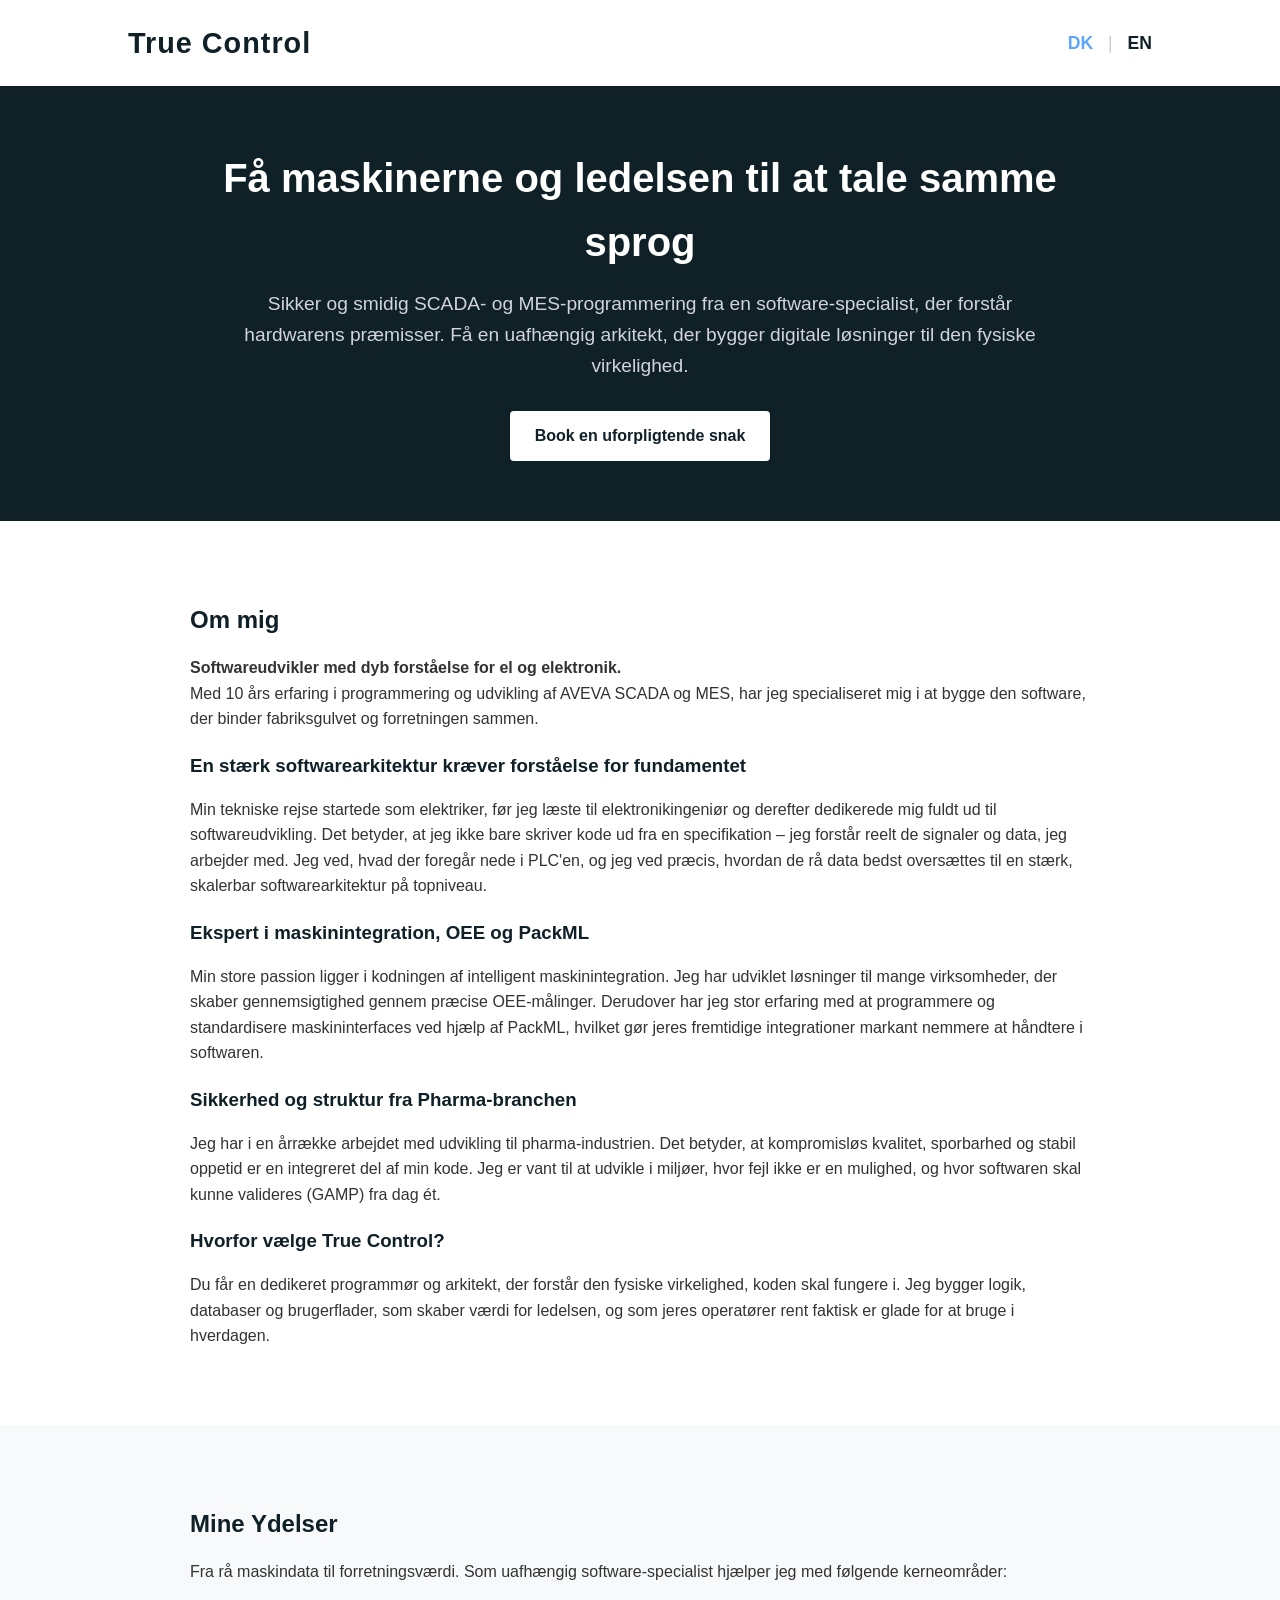
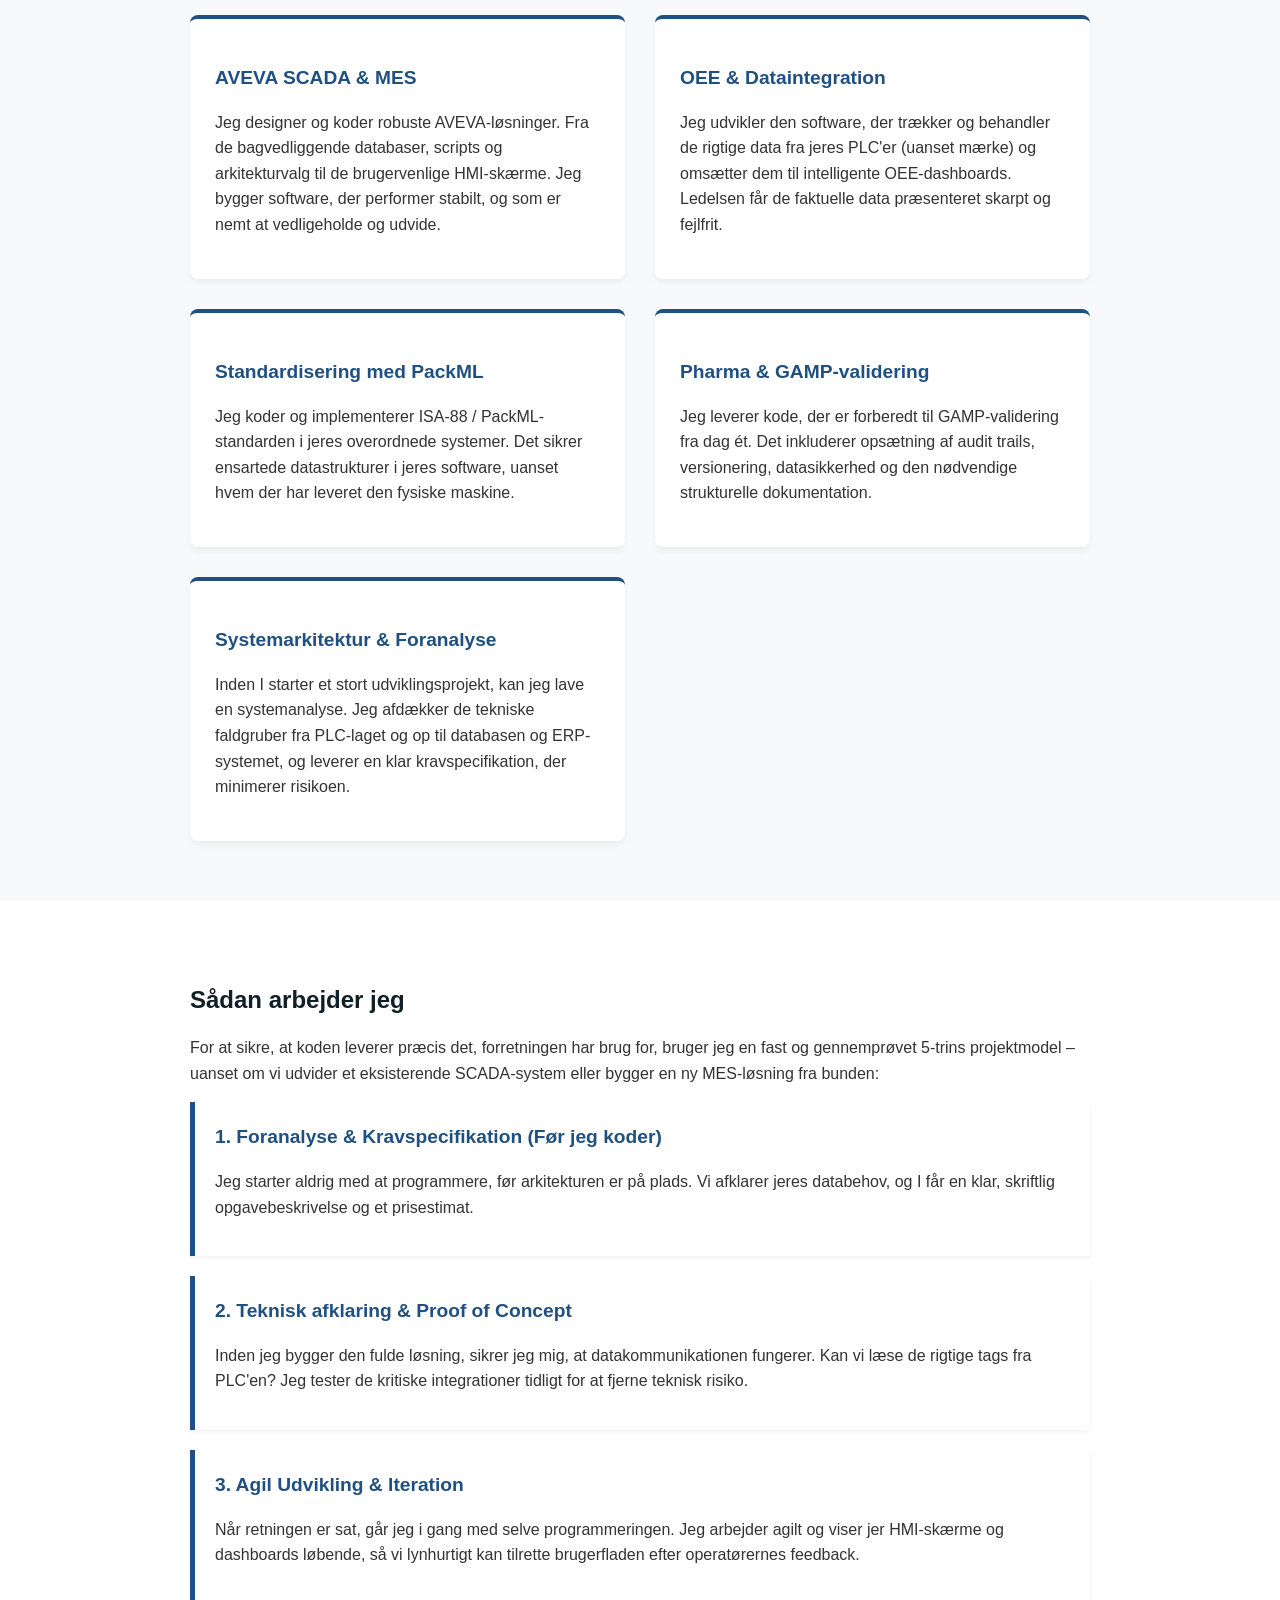
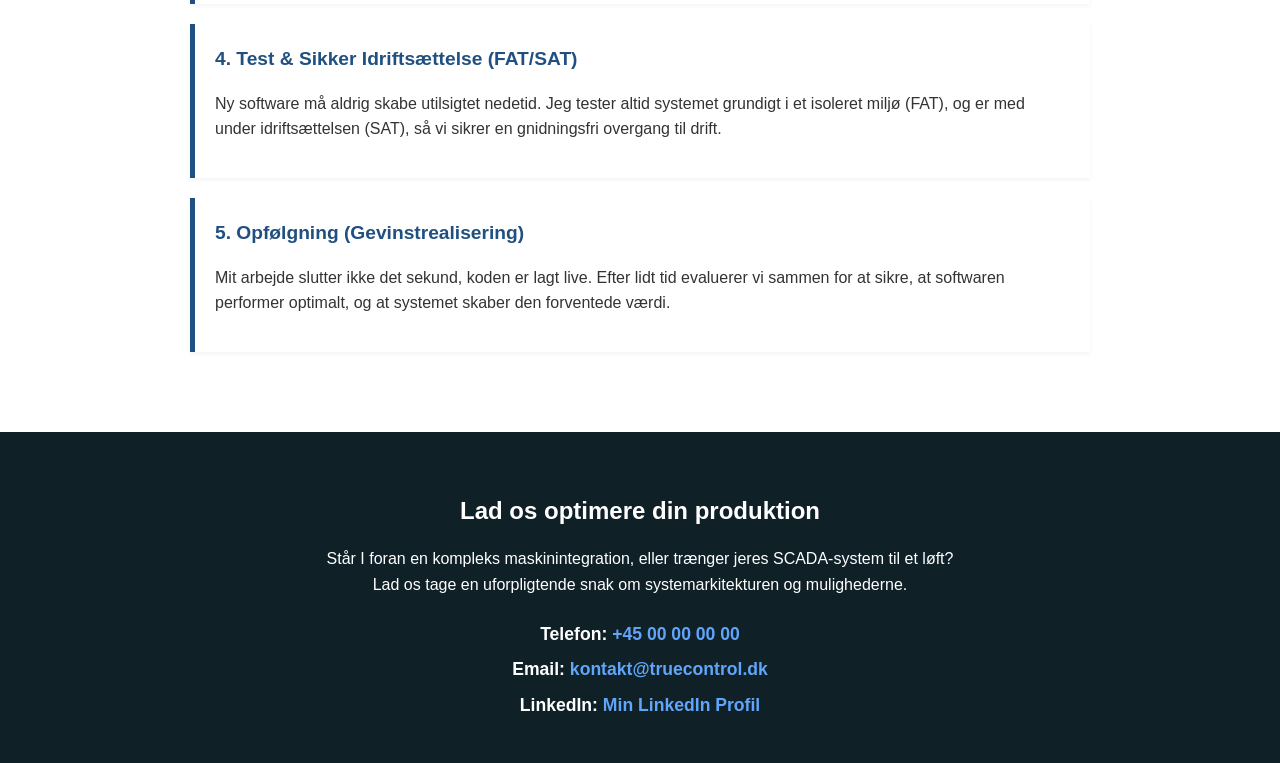
==== index.html @ 3c3dd9e0 "Replace logo image from PNG to SVG format" ====
<!DOCTYPE html>
<html lang="da">
<head>
    <meta charset="UTF-8">
    <meta name="viewport" content="width=device-width, initial-scale=1.0">
    <title>True Control | SCADA & MES Softwareudvikling</title>
    <style>
        /* Grundlæggende design og farver */
        :root {
            --navy-blue: #0f2027; /* Dyb, moderne navy blå */
            --light-bg: #f8f9fa;
            --text-dark: #333333;
            --text-light: #ffffff;
            --accent-blue: #205081;
        }

        body {
            font-family: 'Segoe UI', Tahoma, Geneva, Verdana, sans-serif;
            line-height: 1.6;
            margin: 0;
            padding: 0;
            color: var(--text-dark);
            background-color: #ffffff;
        }

        h1, h2, h3 {
            color: var(--navy-blue);
            margin-bottom: 15px;
        }

        /* Header med logo og firmanavn */
        header {
            display: flex;
            align-items: center;
            padding: 20px 10%;
            background-color: var(--text-light);
            box-shadow: 0 2px 5px rgba(0,0,0,0.05);
        }

        header img {
            height: 50px; /* Tilpas højden på dit logo her */
            margin-right: 20px;
        }

        header .company-name {
            font-size: 1.8rem;
            font-weight: bold;
            color: var(--navy-blue);
            letter-spacing: 1px;
        }

        /* Sprogvælger */
        .lang-switch {
            margin-left: auto;
            font-size: 1.1rem;
        }

        .lang-switch a {
            text-decoration: none;
            font-weight: bold;
        }
        
        /* På den danske side er DK lyseblå og EN er mørk */
        .lang-dk { color: #60a5fa; margin-right: 10px; }
        .lang-divider { color: #ccc; }
        .lang-en { color: #0f2027; margin-left: 10px; transition: color 0.3s; }
        .lang-en:hover { color: #60a5fa; }

        /* Navy blå Hero-boks */
        .hero {
            background-color: var(--navy-blue);
            color: var(--text-light);
            padding: 60px 10%;
            text-align: center;
        }

        .hero h1 {
            color: var(--text-light);
            font-size: 2.5rem;
            margin-top: 0;
        }

        .hero p {
            font-size: 1.2rem;
            max-width: 800px;
            margin: 0 auto 30px auto;
            color: #d1d5db;
        }

        .btn {
            display: inline-block;
            background-color: #ffffff;
            color: var(--navy-blue);
            padding: 12px 25px;
            text-decoration: none;
            font-weight: bold;
            border-radius: 4px;
            transition: background-color 0.3s ease;
        }

        .btn:hover {
            background-color: #e2e8f0;
        }

        /* Sektioner generelt */
        section {
            padding: 60px 10%;
        }

        section.bg-light {
            background-color: var(--light-bg);
        }

        .content-wrapper {
            max-width: 900px;
            margin: 0 auto;
        }

        /* Mine Ydelser Grid */
        .services-grid {
            display: grid;
            grid-template-columns: repeat(auto-fit, minmax(300px, 1fr));
            gap: 30px;
            margin-top: 30px;
        }

        .service-card {
            background: #ffffff;
            padding: 25px;
            border-radius: 8px;
            box-shadow: 0 4px 6px rgba(0,0,0,0.05);
            border-top: 4px solid var(--accent-blue);
        }

        .service-card h3 {
            font-size: 1.2rem;
            color: var(--accent-blue);
        }

        /* Arbejdsmetode liste */
        .method-list {
            list-style-type: none;
            padding: 0;
        }

        .method-list li {
            background: #ffffff;
            margin-bottom: 20px;
            padding: 20px;
            border-left: 5px solid var(--accent-blue);
            box-shadow: 0 2px 4px rgba(0,0,0,0.05);
        }

        .method-list h3 {
            margin-top: 0;
            color: var(--accent-blue);
            font-size: 1.2rem;
        }

        /* Footer / Kontakt */
        footer {
            background-color: var(--navy-blue);
            color: var(--text-light);
            padding: 40px 10%;
            text-align: center;
        }

        footer h2 {
            color: var(--text-light);
        }

        footer a {
            color: #60a5fa;
            text-decoration: none;
            font-weight: bold;
        }

        footer a:hover {
            text-decoration: underline;
        }

        .contact-info {
            font-size: 1.1rem;
            margin-top: 20px;
            line-height: 2;
        }

        /* Responsivt design til mobil */
        @media (max-width: 768px) {
            .hero h1 { font-size: 2rem; }
            header { flex-direction: column; text-align: center; }
            header img { margin-right: 0; margin-bottom: 10px; }
            .lang-switch { margin-left: 0; margin-top: 15px; }
            section { padding: 40px 5%; }
        }
    </style>
</head>
<body>

    <header>
        <img src="logo.svg" alt="True Control Logo" onerror="this.style.display='none'">
        <div class="company-name">True Control</div>
        
        <div class="lang-switch">
            <a href="index.html" class="lang-dk">DK</a>
            <span class="lang-divider">|</span>
            <a href="index_en.html" class="lang-en">EN</a>
        </div>
    </header>

    <section class="hero">
        <div class="content-wrapper">
            <h1>Få maskinerne og ledelsen til at tale samme sprog</h1>
            <p>Sikker og smidig SCADA- og MES-programmering fra en software-specialist, der forstår hardwarens præmisser. Få en uafhængig arkitekt, der bygger digitale løsninger til den fysiske virkelighed.</p>
            <a href="#kontakt" class="btn">Book en uforpligtende snak</a>
        </div>
    </section>

    <section id="om-mig">
        <div class="content-wrapper">
            <h2>Om mig</h2>
            <p><strong>Softwareudvikler med dyb forståelse for el og elektronik.</strong><br>
            Med 10 års erfaring i programmering og udvikling af AVEVA SCADA og MES, har jeg specialiseret mig i at bygge den software, der binder fabriksgulvet og forretningen sammen.</p>

            <h3>En stærk softwarearkitektur kræver forståelse for fundamentet</h3>
            <p>Min tekniske rejse startede som elektriker, før jeg læste til elektronikingeniør og derefter dedikerede mig fuldt ud til softwareudvikling. Det betyder, at jeg ikke bare skriver kode ud fra en specifikation – jeg forstår reelt de signaler og data, jeg arbejder med. Jeg ved, hvad der foregår nede i PLC'en, og jeg ved præcis, hvordan de rå data bedst oversættes til en stærk, skalerbar softwarearkitektur på topniveau.</p>

            <h3>Ekspert i maskinintegration, OEE og PackML</h3>
            <p>Min store passion ligger i kodningen af intelligent maskinintegration. Jeg har udviklet løsninger til mange virksomheder, der skaber gennemsigtighed gennem præcise OEE-målinger. Derudover har jeg stor erfaring med at programmere og standardisere maskininterfaces ved hjælp af PackML, hvilket gør jeres fremtidige integrationer markant nemmere at håndtere i softwaren.</p>

            <h3>Sikkerhed og struktur fra Pharma-branchen</h3>
            <p>Jeg har i en årrække arbejdet med udvikling til pharma-industrien. Det betyder, at kompromisløs kvalitet, sporbarhed og stabil oppetid er en integreret del af min kode. Jeg er vant til at udvikle i miljøer, hvor fejl ikke er en mulighed, og hvor softwaren skal kunne valideres (GAMP) fra dag ét.</p>

            <h3>Hvorfor vælge True Control?</h3>
            <p>Du får en dedikeret programmør og arkitekt, der forstår den fysiske virkelighed, koden skal fungere i. Jeg bygger logik, databaser og brugerflader, som skaber værdi for ledelsen, og som jeres operatører rent faktisk er glade for at bruge i hverdagen.</p>
        </div>
    </section>

    <section id="ydelser" class="bg-light">
        <div class="content-wrapper">
            <h2>Mine Ydelser</h2>
            <p>Fra rå maskindata til forretningsværdi. Som uafhængig software-specialist hjælper jeg med følgende kerneområder:</p>
            
            <div class="services-grid">
                <div class="service-card">
                    <h3>AVEVA SCADA & MES</h3>
                    <p>Jeg designer og koder robuste AVEVA-løsninger. Fra de bagvedliggende databaser, scripts og arkitekturvalg til de brugervenlige HMI-skærme. Jeg bygger software, der performer stabilt, og som er nemt at vedligeholde og udvide.</p>
                </div>
                <div class="service-card">
                    <h3>OEE & Dataintegration</h3>
                    <p>Jeg udvikler den software, der trækker og behandler de rigtige data fra jeres PLC'er (uanset mærke) og omsætter dem til intelligente OEE-dashboards. Ledelsen får de faktuelle data præsenteret skarpt og fejlfrit.</p>
                </div>
                <div class="service-card">
                    <h3>Standardisering med PackML</h3>
                    <p>Jeg koder og implementerer ISA-88 / PackML-standarden i jeres overordnede systemer. Det sikrer ensartede datastrukturer i jeres software, uanset hvem der har leveret den fysiske maskine.</p>
                </div>
                <div class="service-card">
                    <h3>Pharma & GAMP-validering</h3>
                    <p>Jeg leverer kode, der er forberedt til GAMP-validering fra dag ét. Det inkluderer opsætning af audit trails, versionering, datasikkerhed og den nødvendige strukturelle dokumentation.</p>
                </div>
                <div class="service-card">
                    <h3>Systemarkitektur & Foranalyse</h3>
                    <p>Inden I starter et stort udviklingsprojekt, kan jeg lave en systemanalyse. Jeg afdækker de tekniske faldgruber fra PLC-laget og op til databasen og ERP-systemet, og leverer en klar kravspecifikation, der minimerer risikoen.</p>
                </div>
            </div>
        </div>
    </section>

    <section id="metode">
        <div class="content-wrapper">
            <h2>Sådan arbejder jeg</h2>
            <p>For at sikre, at koden leverer præcis det, forretningen har brug for, bruger jeg en fast og gennemprøvet 5-trins projektmodel – uanset om vi udvider et eksisterende SCADA-system eller bygger en ny MES-løsning fra bunden:</p>

            <ul class="method-list">
                <li>
                    <h3>1. Foranalyse & Kravspecifikation (Før jeg koder)</h3>
                    <p>Jeg starter aldrig med at programmere, før arkitekturen er på plads. Vi afklarer jeres databehov, og I får en klar, skriftlig opgavebeskrivelse og et prisestimat.</p>
                </li>
                <li>
                    <h3>2. Teknisk afklaring & Proof of Concept</h3>
                    <p>Inden jeg bygger den fulde løsning, sikrer jeg mig, at datakommunikationen fungerer. Kan vi læse de rigtige tags fra PLC'en? Jeg tester de kritiske integrationer tidligt for at fjerne teknisk risiko.</p>
                </li>
                <li>
                    <h3>3. Agil Udvikling & Iteration</h3>
                    <p>Når retningen er sat, går jeg i gang med selve programmeringen. Jeg arbejder agilt og viser jer HMI-skærme og dashboards løbende, så vi lynhurtigt kan tilrette brugerfladen efter operatørernes feedback.</p>
                </li>
                <li>
                    <h3>4. Test & Sikker Idriftsættelse (FAT/SAT)</h3>
                    <p>Ny software må aldrig skabe utilsigtet nedetid. Jeg tester altid systemet grundigt i et isoleret miljø (FAT), og er med under idriftsættelsen (SAT), så vi sikrer en gnidningsfri overgang til drift.</p>
                </li>
                <li>
                    <h3>5. Opfølgning (Gevinstrealisering)</h3>
                    <p>Mit arbejde slutter ikke det sekund, koden er lagt live. Efter lidt tid evaluerer vi sammen for at sikre, at softwaren performer optimalt, og at systemet skaber den forventede værdi.</p>
                </li>
            </ul>
        </div>
    </section>

    <footer id="kontakt">
        <div class="content-wrapper">
            <h2>Lad os optimere din produktion</h2>
            <p>Står I foran en kompleks maskinintegration, eller trænger jeres SCADA-system til et løft?<br>Lad os tage en uforpligtende snak om systemarkitekturen og mulighederne.</p>
            
            <div class="contact-info">
                <strong>Telefon:</strong> <a href="tel:+4500000000">+45 00 00 00 00</a><br>
                <strong>Email:</strong> <a href="mailto:kontakt@truecontrol.dk">kontakt@truecontrol.dk</a><br>
                <strong>LinkedIn:</strong> <a href="#" target="_blank">Min LinkedIn Profil</a>
            </div>
        </div>
    </footer>

</body>
</html>
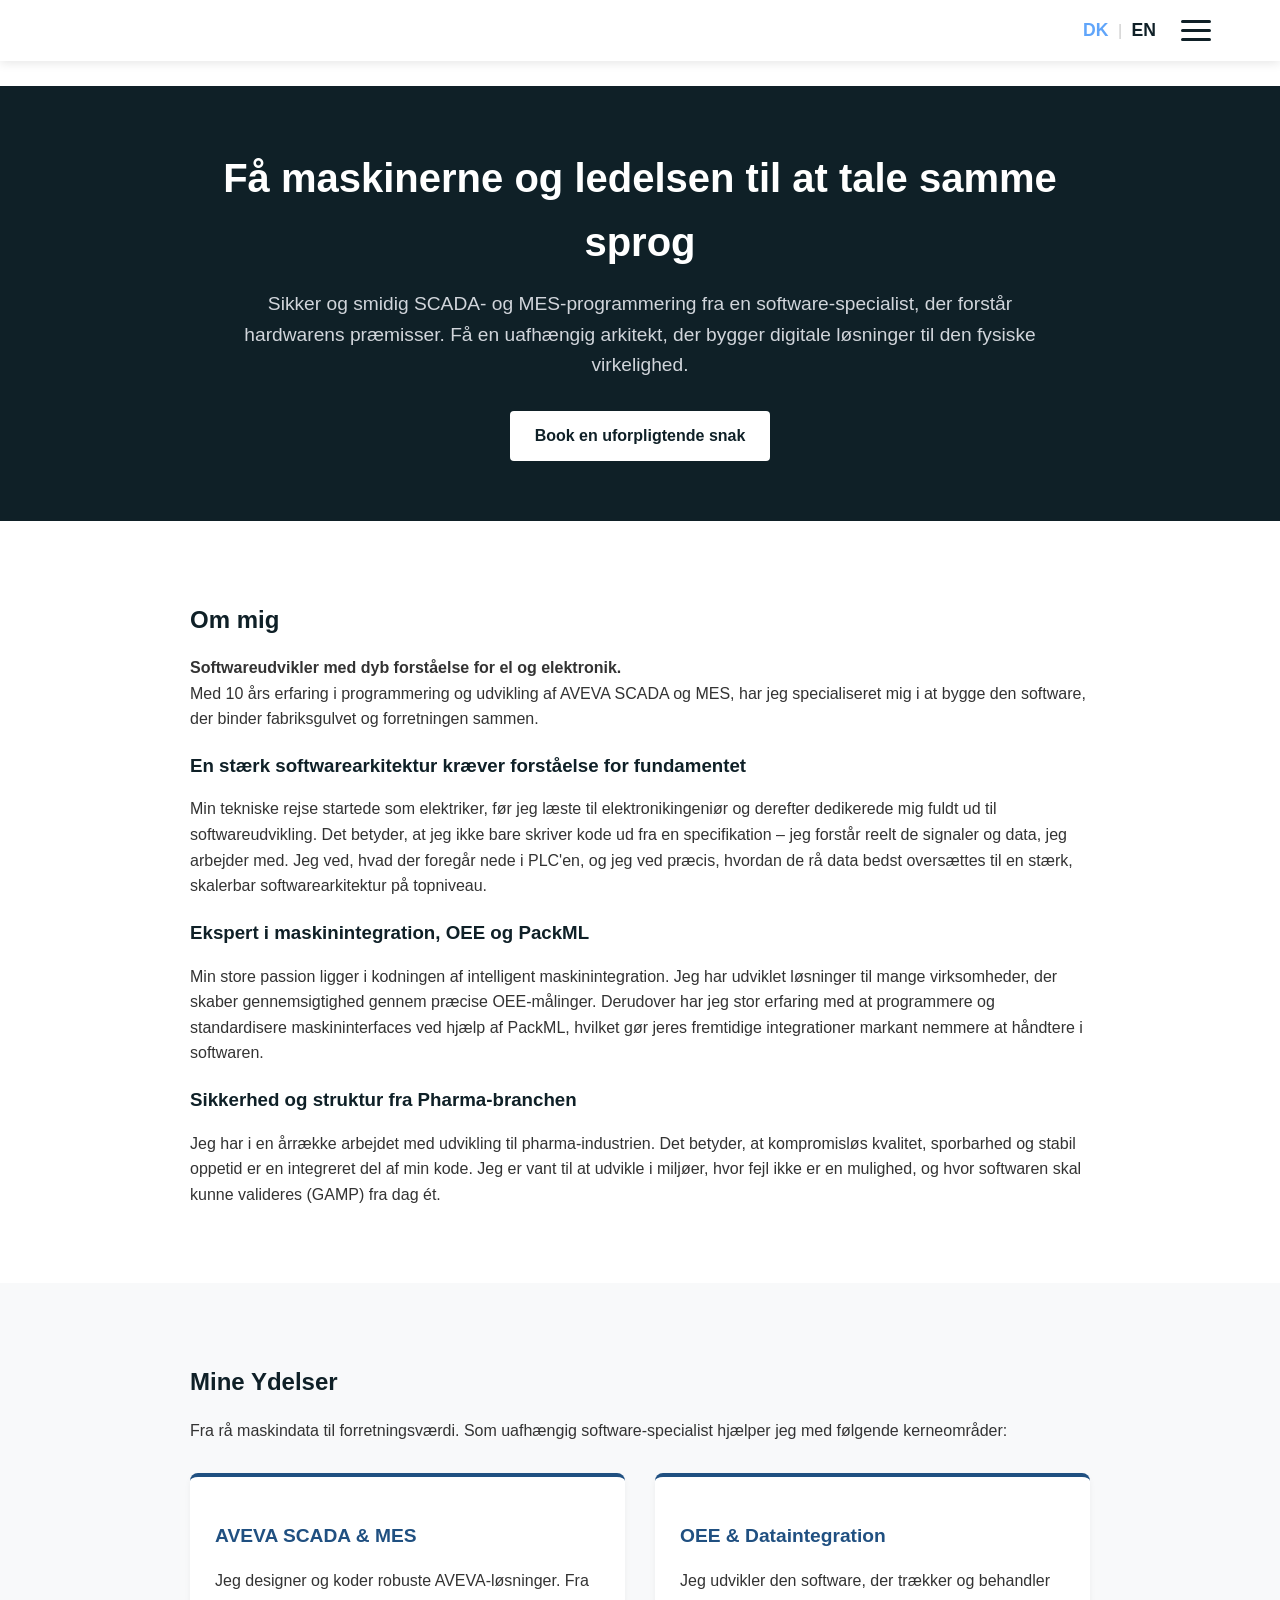
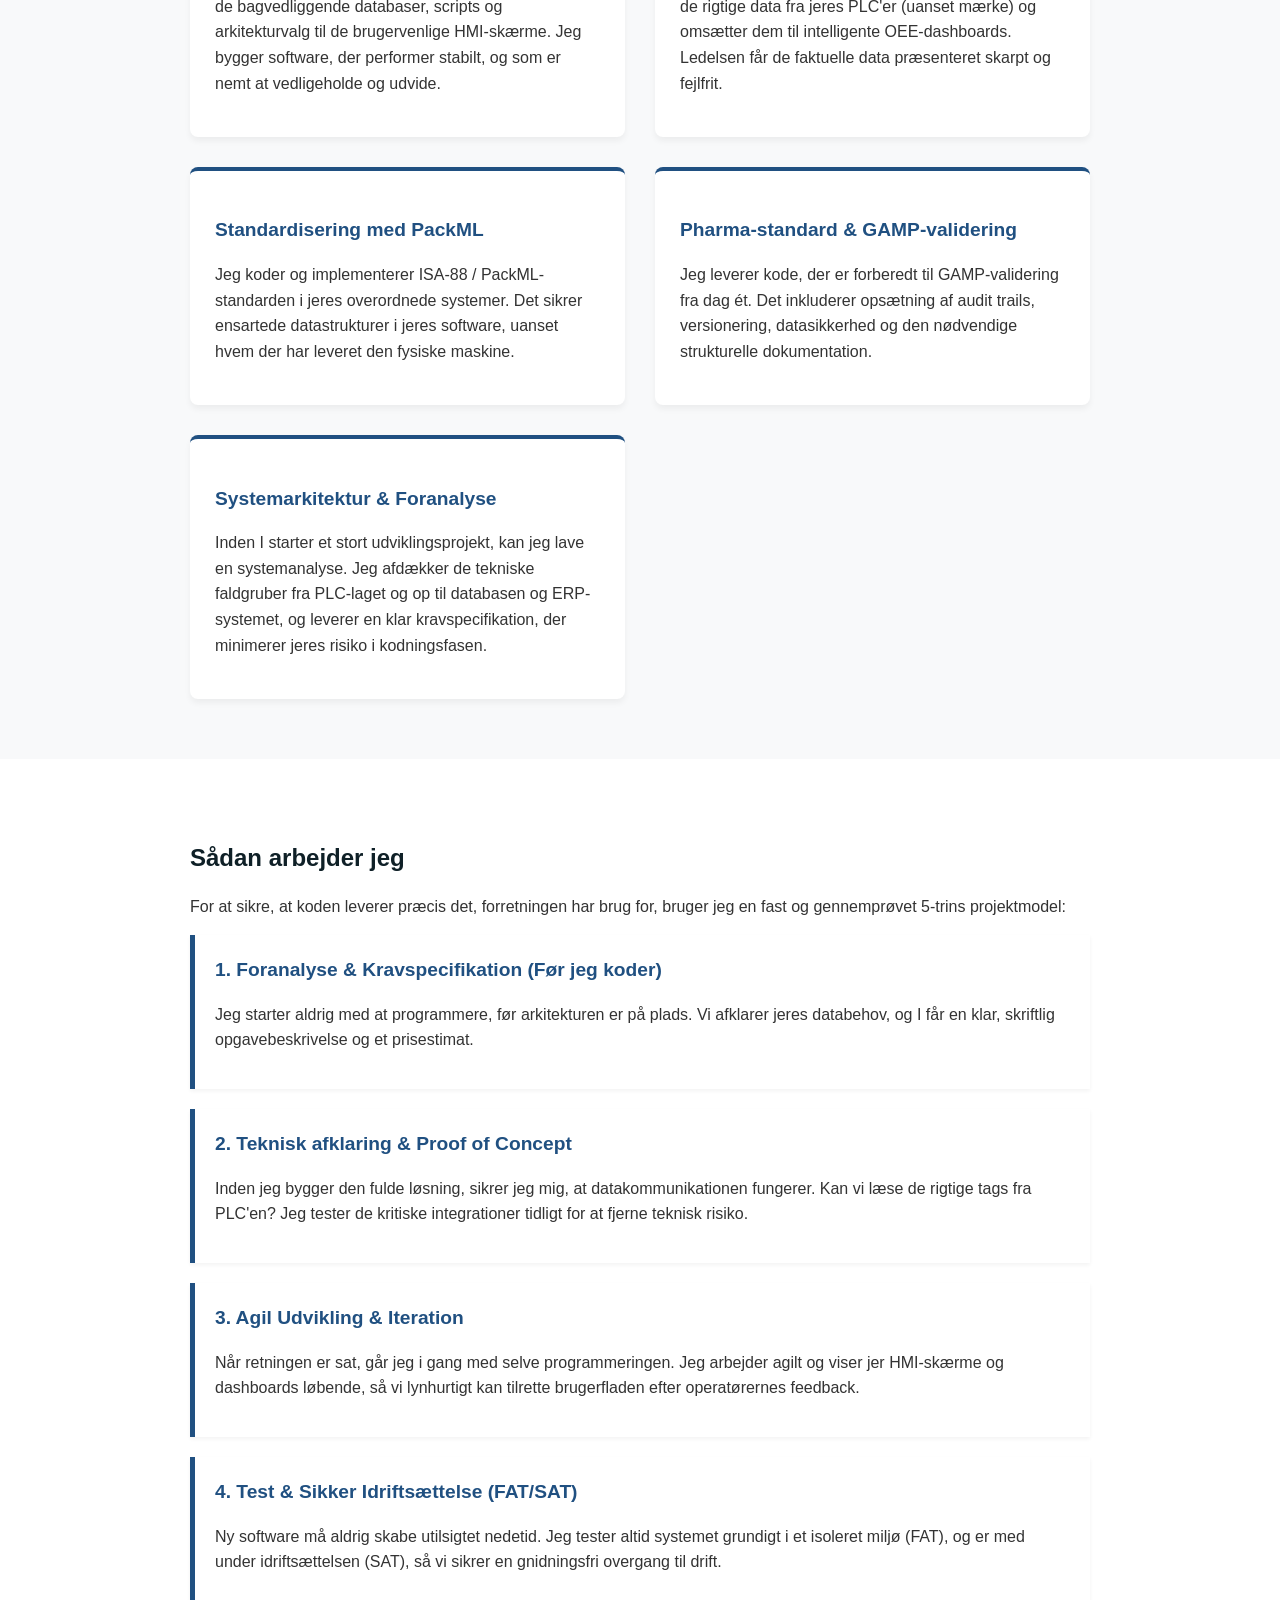
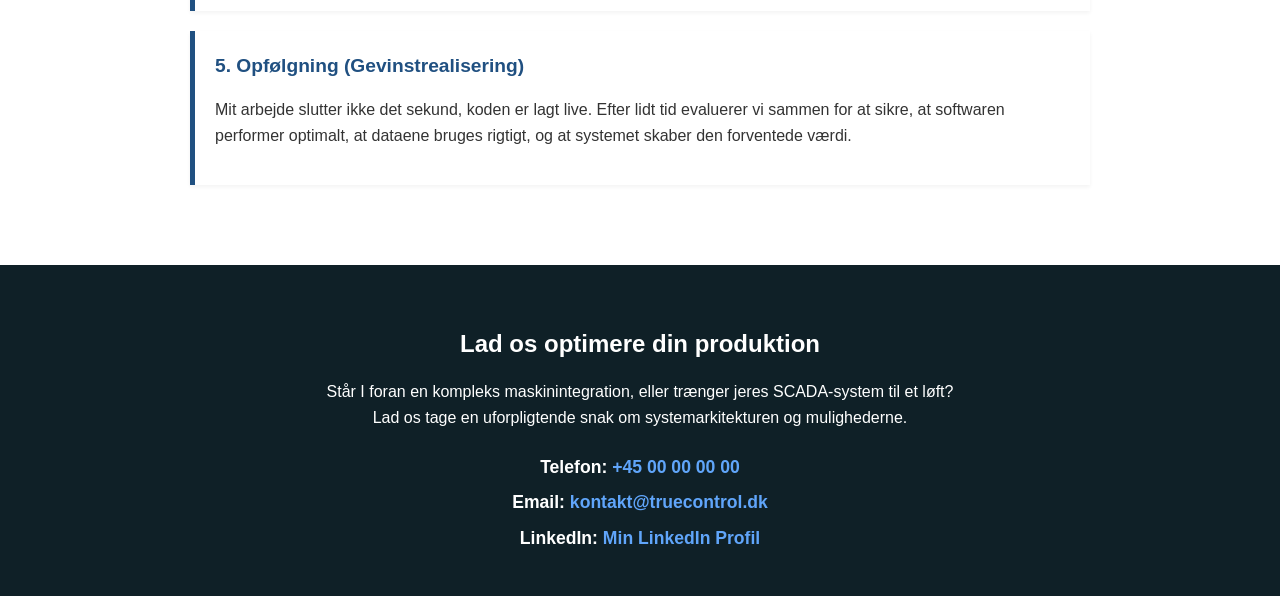
==== commit 4a1aaca6: "Implement header visibility toggle on scroll Added functionality to hide and show the header on scro" ====
--- a/index.html
+++ b/index.html
@@ -7,206 +7,248 @@
     <style>
         /* Grundlæggende design og farver */
         :root {
-            --navy-blue: #0f2027; /* Dyb, moderne navy blå */
+            --navy-blue: #0f2027;
             --light-bg: #f8f9fa;
             --text-dark: #333333;
             --text-light: #ffffff;
-            --accent-blue: #205081;
-        }
-
-        body {
+            --accent-blue: #60a5fa;
+            --accent-dark: #205081;
+        }
+
+         body {
             font-family: 'Segoe UI', Tahoma, Geneva, Verdana, sans-serif;
             line-height: 1.6;
             margin: 0;
             padding: 0;
             color: var(--text-dark);
             background-color: #ffffff;
-        }
+            overflow-x: hidden; 
+            padding-top: 86px; /* NYT: Gør plads til den låste menu */
+        }
+
 
         h1, h2, h3 {
             color: var(--navy-blue);
             margin-bottom: 15px;
         }
 
-        /* Header med logo og firmanavn */
+                /* --- HEADER & NAVIGATION --- */
         header {
             display: flex;
             align-items: center;
-            padding: 20px 10%;
+            justify-content: space-between;
+            padding: 15px 5%;
+            background-color: rgba(255, 255, 255, 0.98); 
+            box-shadow: 0 2px 10px rgba(0,0,0,0.1); 
+            
+            position: fixed; 
+            top: 0;
+            left: 0;
+            width: 100%;
+            box-sizing: border-box;
+            z-index: 1000;
+            
+            /* NY LINJE TILFØJET HER: */
+            transition: transform 0.3s ease-in-out; 
+        }
+
+        /* NY BLOK TILFØJET LIGE UNDER HEADER: */
+        header.hidden {
+            transform: translateY(-100%);
+        }
+
+        .header-right {
+            display: flex;
+            align-items: center;
+            gap: 20px;
+        }
+
+        /* Sprogvælger */
+        .lang-switch a { text-decoration: none; font-weight: bold; font-size: 1.1rem; }
+        .lang-dk { color: var(--accent-blue); }
+        .lang-divider { color: #ccc; margin: 0 5px; }
+        .lang-en { color: var(--navy-blue); transition: color 0.3s; }
+        .lang-en:hover { color: var(--accent-blue); }
+
+        /* Hamburgermenu Ikon */
+        .hamburger {
+            background: none;
+            border: none;
+            cursor: pointer;
+            display: flex;
+            flex-direction: column;
+            gap: 6px;
+            padding: 5px;
+            z-index: 1001;
+        }
+        
+        .hamburger span {
+            display: block;
+            width: 30px;
+            height: 3px;
+            background-color: var(--navy-blue);
+            border-radius: 3px;
+            transition: 0.3s ease-in-out;
+        }
+
+        /* Hamburgermenu Animation til 'X' */
+        .hamburger.active span:nth-child(1) {
+            transform: translateY(9px) rotate(45deg);
+            background-color: var(--text-light); /* Bliver hvid når den er over den mørke menu */
+        }
+        .hamburger.active span:nth-child(2) { opacity: 0; }
+        .hamburger.active span:nth-child(3) {
+            transform: translateY(-9px) rotate(-45deg);
             background-color: var(--text-light);
-            box-shadow: 0 2px 5px rgba(0,0,0,0.05);
-        }
-
-        header img {
-            height: 50px; /* Tilpas højden på dit logo her */
-            margin-right: 20px;
-        }
-
-        header .company-name {
-            font-size: 1.8rem;
+        }
+
+        /* Selve Slide-in Menuen */
+        .side-menu {
+            position: fixed;
+            top: 0;
+            right: -350px; /* Skjult uden for skærmen */
+            width: 300px;
+            height: 100vh;
+            background-color: var(--navy-blue);
+            padding-top: 80px;
+            transition: 0.4s ease-in-out;
+            box-shadow: -5px 0 15px rgba(0,0,0,0.1);
+            z-index: 999;
+            overflow-y: auto;
+        }
+
+        .side-menu.active { right: 0; /* Kører ind på skærmen */ }
+
+        .menu-list {
+            list-style: none;
+            padding: 0;
+            margin: 0;
+        }
+
+        .menu-list li { border-bottom: 1px solid rgba(255,255,255,0.1); }
+
+        .menu-item {
+            display: flex;
+            justify-content: space-between;
+            align-items: center;
+            padding: 20px 30px;
+            color: var(--text-light);
+            text-decoration: none;
+            font-size: 1.2rem;
             font-weight: bold;
-            color: var(--navy-blue);
-            letter-spacing: 1px;
-        }
-
-        /* Sprogvælger */
-        .lang-switch {
-            margin-left: auto;
-            font-size: 1.1rem;
-        }
-
-        .lang-switch a {
+            transition: 0.3s;
+            cursor: pointer;
+        }
+
+        .menu-item:hover, .menu-item.open { background-color: rgba(255,255,255,0.05); color: var(--accent-blue); }
+
+        /* Undermenu (AI Optimering) */
+        .sub-menu {
+            list-style: none;
+            padding: 0;
+            margin: 0;
+            background-color: #0a151a; /* Lidt mørkere baggrund */
+            max-height: 0;
+            overflow: hidden;
+            transition: max-height 0.4s ease-out;
+        }
+
+        .sub-menu li { border-bottom: none; }
+        .sub-menu a {
+            display: block;
+            padding: 15px 30px 15px 50px;
+            color: #d1d5db;
             text-decoration: none;
-            font-weight: bold;
-        }
+            font-size: 1.05rem;
+            transition: 0.3s;
+        }
+        .sub-menu a:hover { color: var(--accent-blue); }
+
+        /* Mørkt overlay over resten af siden når menu er åben */
+        .overlay {
+            position: fixed;
+            top: 0;
+            left: 0;
+            width: 100%;
+            height: 100vh;
+            background: rgba(0,0,0,0.5);
+            opacity: 0;
+            visibility: hidden;
+            transition: 0.3s;
+            z-index: 998;
+        }
+        .overlay.active { opacity: 1; visibility: visible; }
+
+        /* --- HERO & Sektioner --- */
+        .hero { background-color: var(--navy-blue); color: var(--text-light); padding: 60px 10%; text-align: center; }
+        .hero h1 { color: var(--text-light); font-size: 2.5rem; margin-top: 0; }
+        .hero p { font-size: 1.2rem; max-width: 800px; margin: 0 auto 30px auto; color: #d1d5db; }
         
-        /* På den danske side er DK lyseblå og EN er mørk */
-        .lang-dk { color: #60a5fa; margin-right: 10px; }
-        .lang-divider { color: #ccc; }
-        .lang-en { color: #0f2027; margin-left: 10px; transition: color 0.3s; }
-        .lang-en:hover { color: #60a5fa; }
-
-        /* Navy blå Hero-boks */
-        .hero {
-            background-color: var(--navy-blue);
-            color: var(--text-light);
-            padding: 60px 10%;
-            text-align: center;
-        }
-
-        .hero h1 {
-            color: var(--text-light);
-            font-size: 2.5rem;
-            margin-top: 0;
-        }
-
-        .hero p {
-            font-size: 1.2rem;
-            max-width: 800px;
-            margin: 0 auto 30px auto;
-            color: #d1d5db;
-        }
-
-        .btn {
-            display: inline-block;
-            background-color: #ffffff;
-            color: var(--navy-blue);
-            padding: 12px 25px;
-            text-decoration: none;
-            font-weight: bold;
-            border-radius: 4px;
-            transition: background-color 0.3s ease;
-        }
-
-        .btn:hover {
-            background-color: #e2e8f0;
-        }
-
-        /* Sektioner generelt */
-        section {
-            padding: 60px 10%;
-        }
-
-        section.bg-light {
-            background-color: var(--light-bg);
-        }
-
-        .content-wrapper {
-            max-width: 900px;
-            margin: 0 auto;
-        }
+        .btn { display: inline-block; background-color: #ffffff; color: var(--navy-blue); padding: 12px 25px; text-decoration: none; font-weight: bold; border-radius: 4px; transition: 0.3s; }
+        .btn:hover { background-color: #e2e8f0; }
+
+        section { padding: 60px 10%; }
+        section.bg-light { background-color: var(--light-bg); }
+        .content-wrapper { max-width: 900px; margin: 0 auto; }
 
         /* Mine Ydelser Grid */
-        .services-grid {
-            display: grid;
-            grid-template-columns: repeat(auto-fit, minmax(300px, 1fr));
-            gap: 30px;
-            margin-top: 30px;
-        }
-
-        .service-card {
-            background: #ffffff;
-            padding: 25px;
-            border-radius: 8px;
-            box-shadow: 0 4px 6px rgba(0,0,0,0.05);
-            border-top: 4px solid var(--accent-blue);
-        }
-
-        .service-card h3 {
-            font-size: 1.2rem;
-            color: var(--accent-blue);
-        }
+        .services-grid { display: grid; grid-template-columns: repeat(auto-fit, minmax(300px, 1fr)); gap: 30px; margin-top: 30px; }
+        .service-card { background: #ffffff; padding: 25px; border-radius: 8px; box-shadow: 0 4px 6px rgba(0,0,0,0.05); border-top: 4px solid var(--accent-dark); }
+        .service-card h3 { font-size: 1.2rem; color: var(--accent-dark); }
 
         /* Arbejdsmetode liste */
-        .method-list {
-            list-style-type: none;
-            padding: 0;
-        }
-
-        .method-list li {
-            background: #ffffff;
-            margin-bottom: 20px;
-            padding: 20px;
-            border-left: 5px solid var(--accent-blue);
-            box-shadow: 0 2px 4px rgba(0,0,0,0.05);
-        }
-
-        .method-list h3 {
-            margin-top: 0;
-            color: var(--accent-blue);
-            font-size: 1.2rem;
-        }
-
-        /* Footer / Kontakt */
-        footer {
-            background-color: var(--navy-blue);
-            color: var(--text-light);
-            padding: 40px 10%;
-            text-align: center;
-        }
-
-        footer h2 {
-            color: var(--text-light);
-        }
-
-        footer a {
-            color: #60a5fa;
-            text-decoration: none;
-            font-weight: bold;
-        }
-
-        footer a:hover {
-            text-decoration: underline;
-        }
-
-        .contact-info {
-            font-size: 1.1rem;
-            margin-top: 20px;
-            line-height: 2;
-        }
-
-        /* Responsivt design til mobil */
-        @media (max-width: 768px) {
-            .hero h1 { font-size: 2rem; }
-            header { flex-direction: column; text-align: center; }
-            header img { margin-right: 0; margin-bottom: 10px; }
-            .lang-switch { margin-left: 0; margin-top: 15px; }
-            section { padding: 40px 5%; }
-        }
+        .method-list { list-style-type: none; padding: 0; }
+        .method-list li { background: #ffffff; margin-bottom: 20px; padding: 20px; border-left: 5px solid var(--accent-dark); box-shadow: 0 2px 4px rgba(0,0,0,0.05); }
+        .method-list h3 { margin-top: 0; color: var(--accent-dark); font-size: 1.2rem; }
+
+        footer { background-color: var(--navy-blue); color: var(--text-light); padding: 40px 10%; text-align: center; }
+        footer h2 { color: var(--text-light); }
+        footer a { color: var(--accent-blue); text-decoration: none; font-weight: bold; }
+        footer a:hover { text-decoration: underline; }
+        .contact-info { font-size: 1.1rem; margin-top: 20px; line-height: 2; }
     </style>
 </head>
 <body>
 
     <header>
-        <img src="logo.svg" alt="True Control Logo" onerror="this.style.display='none'">
-        <div class="company-name">True Control</div>
+        <a href="index.html" style="text-decoration: none; display: flex; align-items: center;">
+            <img src="logo.svg" alt="True Control Logo" style="height: 60px;" onerror="this.style.display='none'">
+        </a>
         
-        <div class="lang-switch">
-            <a href="index.html" class="lang-dk">DK</a>
-            <span class="lang-divider">|</span>
-            <a href="index_en.html" class="lang-en">EN</a>
+        <div class="header-right">
+            <div class="lang-switch">
+                <a href="index.html" class="lang-dk">DK</a>
+                <span class="lang-divider">|</span>
+                <a href="index_en.html" class="lang-en">EN</a>
+            </div>
+            
+            <button class="hamburger" id="hamburgerBtn" aria-label="Menu">
+                <span></span>
+                <span></span>
+                <span></span>
+            </button>
         </div>
     </header>
+
+    <nav class="side-menu" id="sideMenu">
+        <ul class="menu-list">
+            <li>
+                <div class="menu-item" id="expertiseToggle">
+                    Ekspertiser <span class="arrow">▼</span>
+                </div>
+                <ul class="sub-menu" id="expertiseSub">
+                    <li><a href="lokal-ai.html" class="nav-link">AI review af håndskrift</a></li>
+                </ul>
+
+            </li>
+            <li><a href="#om-mig" class="menu-item nav-link">Om mig</a></li>
+            <li><a href="#ydelser" class="menu-item nav-link">Mine Ydelser</a></li>
+            <li><a href="#metode" class="menu-item nav-link">Sådan arbejder jeg</a></li>
+            <li><a href="#kontakt" class="menu-item nav-link">Kontakt</a></li>
+        </ul>
+    </nav>
+    
+    <div class="overlay" id="overlay"></div>
 
     <section class="hero">
         <div class="content-wrapper">
@@ -221,18 +263,15 @@
             <h2>Om mig</h2>
             <p><strong>Softwareudvikler med dyb forståelse for el og elektronik.</strong><br>
             Med 10 års erfaring i programmering og udvikling af AVEVA SCADA og MES, har jeg specialiseret mig i at bygge den software, der binder fabriksgulvet og forretningen sammen.</p>
-
+            
             <h3>En stærk softwarearkitektur kræver forståelse for fundamentet</h3>
             <p>Min tekniske rejse startede som elektriker, før jeg læste til elektronikingeniør og derefter dedikerede mig fuldt ud til softwareudvikling. Det betyder, at jeg ikke bare skriver kode ud fra en specifikation – jeg forstår reelt de signaler og data, jeg arbejder med. Jeg ved, hvad der foregår nede i PLC'en, og jeg ved præcis, hvordan de rå data bedst oversættes til en stærk, skalerbar softwarearkitektur på topniveau.</p>
-
+            
             <h3>Ekspert i maskinintegration, OEE og PackML</h3>
             <p>Min store passion ligger i kodningen af intelligent maskinintegration. Jeg har udviklet løsninger til mange virksomheder, der skaber gennemsigtighed gennem præcise OEE-målinger. Derudover har jeg stor erfaring med at programmere og standardisere maskininterfaces ved hjælp af PackML, hvilket gør jeres fremtidige integrationer markant nemmere at håndtere i softwaren.</p>
-
+            
             <h3>Sikkerhed og struktur fra Pharma-branchen</h3>
             <p>Jeg har i en årrække arbejdet med udvikling til pharma-industrien. Det betyder, at kompromisløs kvalitet, sporbarhed og stabil oppetid er en integreret del af min kode. Jeg er vant til at udvikle i miljøer, hvor fejl ikke er en mulighed, og hvor softwaren skal kunne valideres (GAMP) fra dag ét.</p>
-
-            <h3>Hvorfor vælge True Control?</h3>
-            <p>Du får en dedikeret programmør og arkitekt, der forstår den fysiske virkelighed, koden skal fungere i. Jeg bygger logik, databaser og brugerflader, som skaber værdi for ledelsen, og som jeres operatører rent faktisk er glade for at bruge i hverdagen.</p>
         </div>
     </section>
 
@@ -255,12 +294,12 @@
                     <p>Jeg koder og implementerer ISA-88 / PackML-standarden i jeres overordnede systemer. Det sikrer ensartede datastrukturer i jeres software, uanset hvem der har leveret den fysiske maskine.</p>
                 </div>
                 <div class="service-card">
-                    <h3>Pharma & GAMP-validering</h3>
+                    <h3>Pharma-standard & GAMP-validering</h3>
                     <p>Jeg leverer kode, der er forberedt til GAMP-validering fra dag ét. Det inkluderer opsætning af audit trails, versionering, datasikkerhed og den nødvendige strukturelle dokumentation.</p>
                 </div>
                 <div class="service-card">
                     <h3>Systemarkitektur & Foranalyse</h3>
-                    <p>Inden I starter et stort udviklingsprojekt, kan jeg lave en systemanalyse. Jeg afdækker de tekniske faldgruber fra PLC-laget og op til databasen og ERP-systemet, og leverer en klar kravspecifikation, der minimerer risikoen.</p>
+                    <p>Inden I starter et stort udviklingsprojekt, kan jeg lave en systemanalyse. Jeg afdækker de tekniske faldgruber fra PLC-laget og op til databasen og ERP-systemet, og leverer en klar kravspecifikation, der minimerer jeres risiko i kodningsfasen.</p>
                 </div>
             </div>
         </div>
@@ -269,7 +308,7 @@
     <section id="metode">
         <div class="content-wrapper">
             <h2>Sådan arbejder jeg</h2>
-            <p>For at sikre, at koden leverer præcis det, forretningen har brug for, bruger jeg en fast og gennemprøvet 5-trins projektmodel – uanset om vi udvider et eksisterende SCADA-system eller bygger en ny MES-løsning fra bunden:</p>
+            <p>For at sikre, at koden leverer præcis det, forretningen har brug for, bruger jeg en fast og gennemprøvet 5-trins projektmodel:</p>
 
             <ul class="method-list">
                 <li>
@@ -290,7 +329,7 @@
                 </li>
                 <li>
                     <h3>5. Opfølgning (Gevinstrealisering)</h3>
-                    <p>Mit arbejde slutter ikke det sekund, koden er lagt live. Efter lidt tid evaluerer vi sammen for at sikre, at softwaren performer optimalt, og at systemet skaber den forventede værdi.</p>
+                    <p>Mit arbejde slutter ikke det sekund, koden er lagt live. Efter lidt tid evaluerer vi sammen for at sikre, at softwaren performer optimalt, at dataene bruges rigtigt, og at systemet skaber den forventede værdi.</p>
                 </li>
             </ul>
         </div>
@@ -300,7 +339,6 @@
         <div class="content-wrapper">
             <h2>Lad os optimere din produktion</h2>
             <p>Står I foran en kompleks maskinintegration, eller trænger jeres SCADA-system til et løft?<br>Lad os tage en uforpligtende snak om systemarkitekturen og mulighederne.</p>
-            
             <div class="contact-info">
                 <strong>Telefon:</strong> <a href="tel:+4500000000">+45 00 00 00 00</a><br>
                 <strong>Email:</strong> <a href="mailto:kontakt@truecontrol.dk">kontakt@truecontrol.dk</a><br>
@@ -309,5 +347,62 @@
         </div>
     </footer>
 
+    <script>
+        const hamburgerBtn = document.getElementById('hamburgerBtn');
+        const sideMenu = document.getElementById('sideMenu');
+        const overlay = document.getElementById('overlay');
+        const expertiseToggle = document.getElementById('expertiseToggle');
+        const expertiseSub = document.getElementById('expertiseSub');
+        const navLinks = document.querySelectorAll('.nav-link');
+
+        // Funktion til at åbne/lukke selve sidemenuen
+        function toggleMenu() {
+            hamburgerBtn.classList.toggle('active');
+            sideMenu.classList.toggle('active');
+            overlay.classList.toggle('active');
+        }
+
+        hamburgerBtn.addEventListener('click', toggleMenu);
+        overlay.addEventListener('click', toggleMenu);
+
+        // Luk menuen når der klikkes på et almindeligt link
+        navLinks.forEach(link => {
+            link.addEventListener('click', toggleMenu);
+        });
+
+                // Håndtering af drop-down (Ekspertiser) i menuen
+        expertiseToggle.addEventListener('click', function() {
+            this.classList.toggle('open');
+            
+            // Tjekker om undermenuen er åben via maxHeight
+            if (expertiseSub.style.maxHeight) {
+                expertiseSub.style.maxHeight = null; // Lukker den
+                this.querySelector('.arrow').style.transform = 'rotate(0deg)';
+            } else {
+                expertiseSub.style.maxHeight = expertiseSub.scrollHeight + "px"; // Åbner den baseret på indholdets højde
+                this.querySelector('.arrow').style.transform = 'rotate(180deg)';
+                this.querySelector('.arrow').style.transition = '0.3s';
+            }
+        });
+
+        // --- NY KODE TIL AT GEMME/VISE HEADER PÅ SCROLL TILFØJES HER: ---
+        let lastScrollTop = 0;
+        const mainHeader = document.querySelector('header');
+
+        window.addEventListener('scroll', function() {
+            let scrollTop = window.pageYOffset || document.documentElement.scrollTop;
+
+            // Skjuler headeren hvis vi scroller ned og er mere end 100px fra toppen
+            if (scrollTop > lastScrollTop && scrollTop > 100) {
+                mainHeader.classList.add('hidden');
+            } 
+            // Viser headeren igen hvis vi scroller op
+            else {
+                mainHeader.classList.remove('hidden');
+            }
+            
+            lastScrollTop = scrollTop;
+        });
+    </script>
 </body>
 </html>
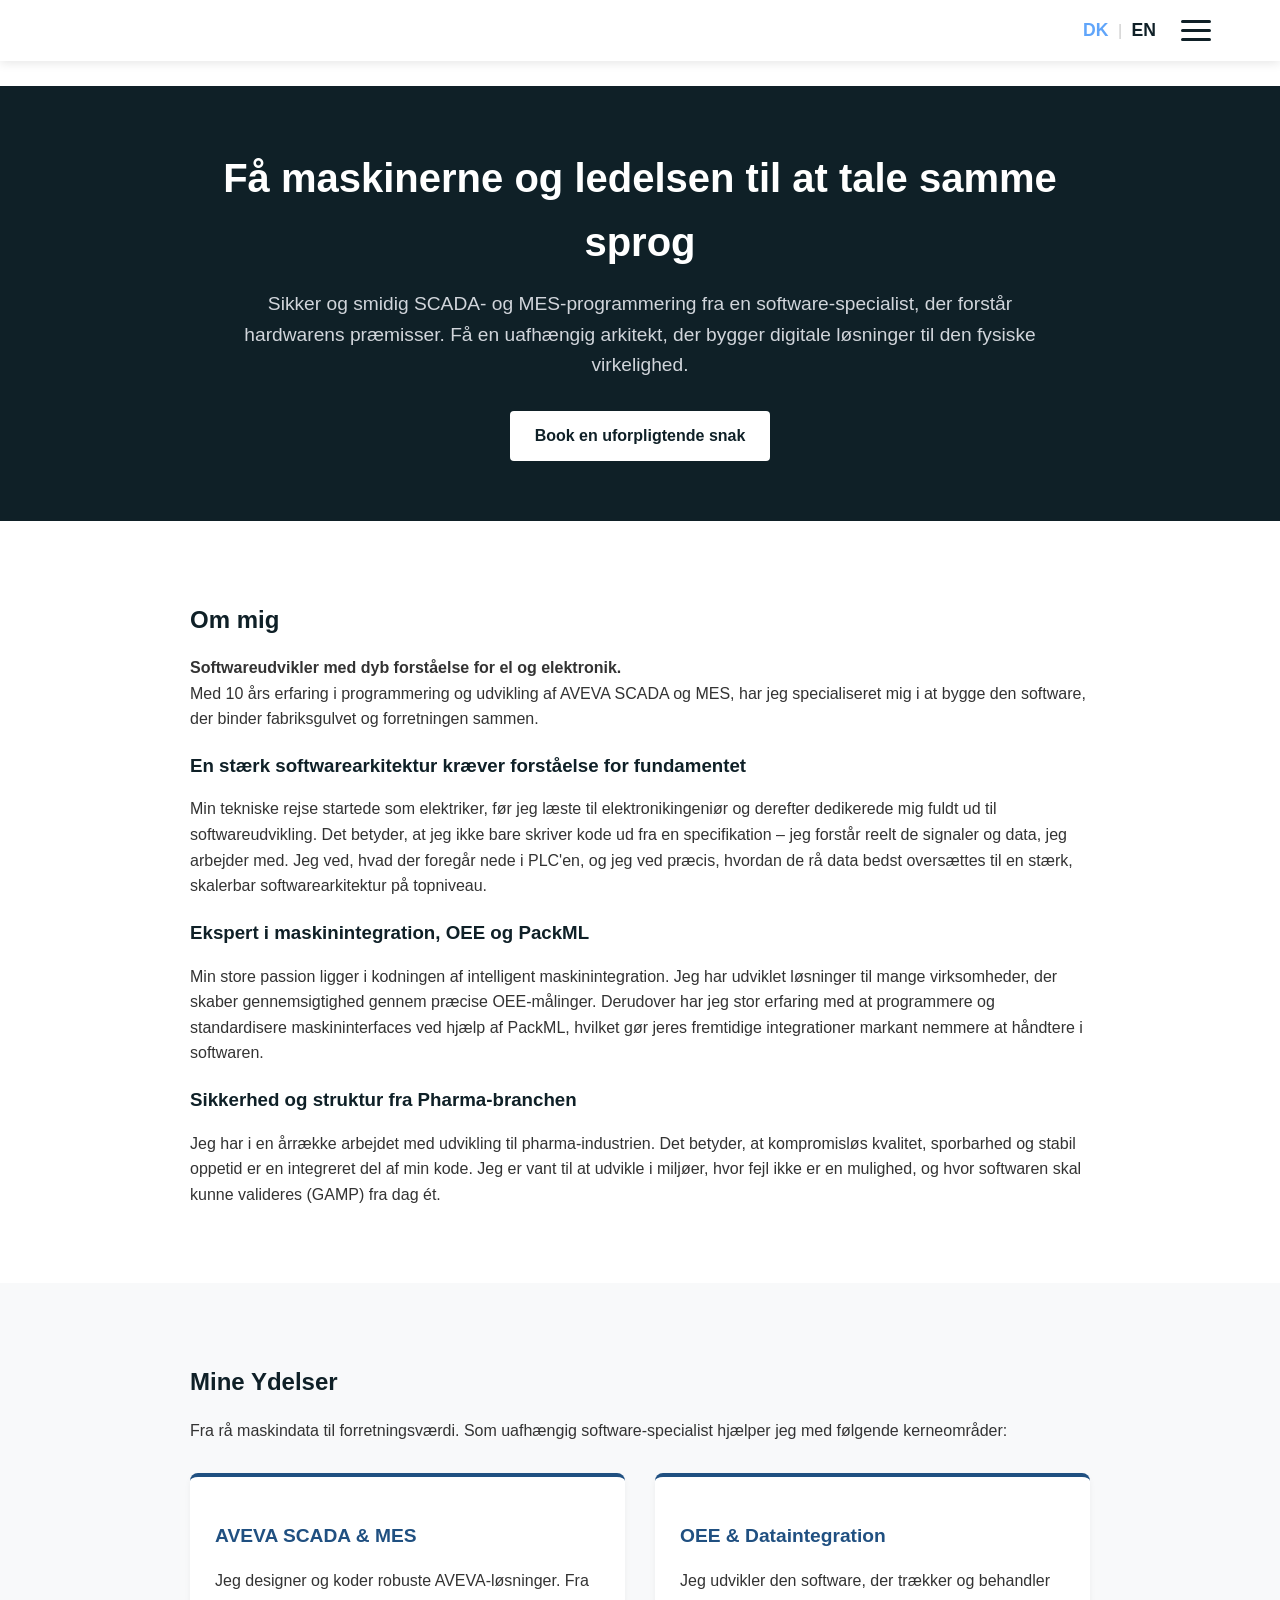
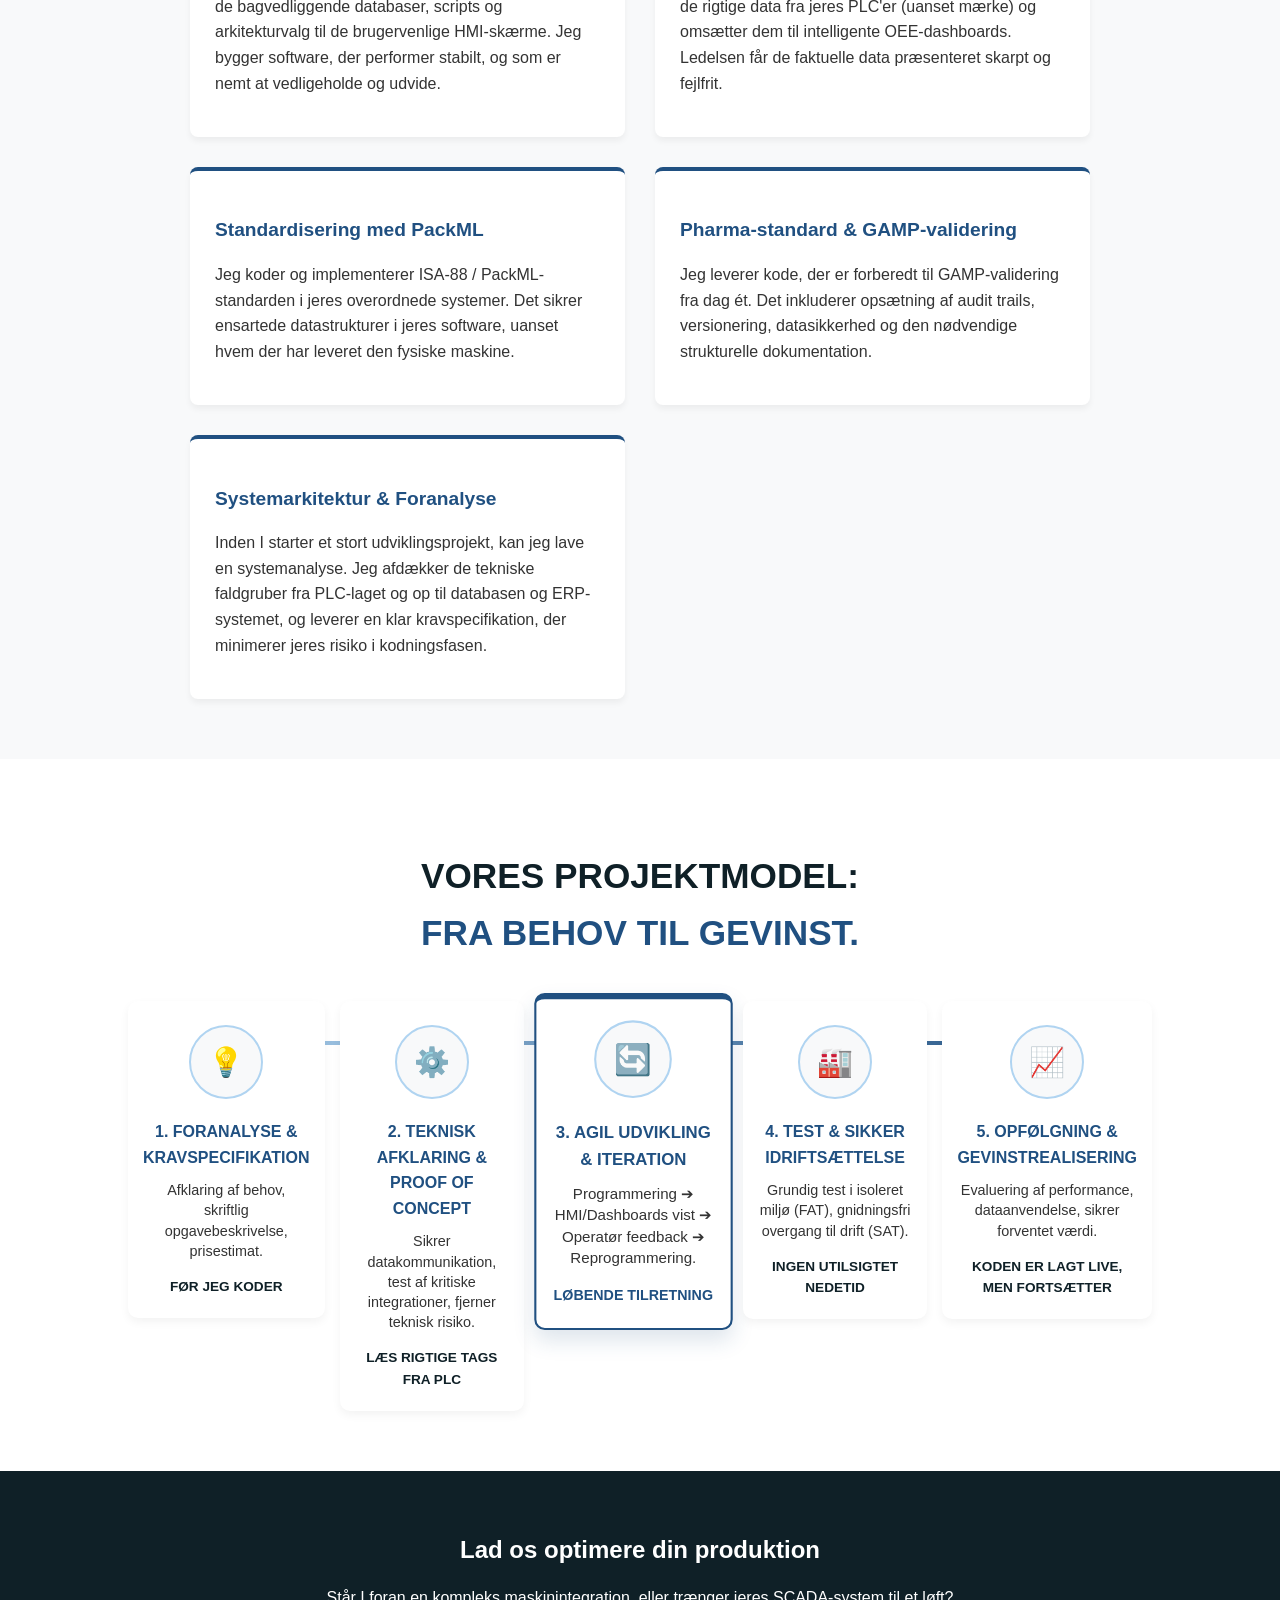
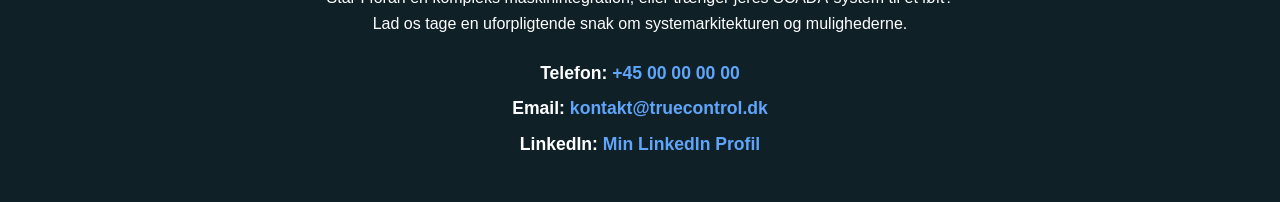
==== commit 59301137: "Update index.html" ====
--- a/index.html
+++ b/index.html
@@ -23,16 +23,15 @@
             color: var(--text-dark);
             background-color: #ffffff;
             overflow-x: hidden; 
-            padding-top: 86px; /* NYT: Gør plads til den låste menu */
-        }
-
+            padding-top: 86px; /* Gør plads til den låste menu */
+        }
 
         h1, h2, h3 {
             color: var(--navy-blue);
             margin-bottom: 15px;
         }
 
-                /* --- HEADER & NAVIGATION --- */
+        /* --- HEADER & NAVIGATION --- */
         header {
             display: flex;
             align-items: center;
@@ -48,11 +47,9 @@
             box-sizing: border-box;
             z-index: 1000;
             
-            /* NY LINJE TILFØJET HER: */
             transition: transform 0.3s ease-in-out; 
         }
 
-        /* NY BLOK TILFØJET LIGE UNDER HEADER: */
         header.hidden {
             transform: translateY(-100%);
         }
@@ -94,7 +91,7 @@
         /* Hamburgermenu Animation til 'X' */
         .hamburger.active span:nth-child(1) {
             transform: translateY(9px) rotate(45deg);
-            background-color: var(--text-light); /* Bliver hvid når den er over den mørke menu */
+            background-color: var(--text-light); 
         }
         .hamburger.active span:nth-child(2) { opacity: 0; }
         .hamburger.active span:nth-child(3) {
@@ -106,7 +103,7 @@
         .side-menu {
             position: fixed;
             top: 0;
-            right: -350px; /* Skjult uden for skærmen */
+            right: -350px; 
             width: 300px;
             height: 100vh;
             background-color: var(--navy-blue);
@@ -117,7 +114,7 @@
             overflow-y: auto;
         }
 
-        .side-menu.active { right: 0; /* Kører ind på skærmen */ }
+        .side-menu.active { right: 0; }
 
         .menu-list {
             list-style: none;
@@ -147,7 +144,7 @@
             list-style: none;
             padding: 0;
             margin: 0;
-            background-color: #0a151a; /* Lidt mørkere baggrund */
+            background-color: #0a151a; 
             max-height: 0;
             overflow: hidden;
             transition: max-height 0.4s ease-out;
@@ -196,7 +193,7 @@
         .service-card { background: #ffffff; padding: 25px; border-radius: 8px; box-shadow: 0 4px 6px rgba(0,0,0,0.05); border-top: 4px solid var(--accent-dark); }
         .service-card h3 { font-size: 1.2rem; color: var(--accent-dark); }
 
-        /* Arbejdsmetode liste */
+        /* Arbejdsmetode liste (Skjult, da vi bruger den nye model, men beholdt i fald du bruger den andre steder) */
         .method-list { list-style-type: none; padding: 0; }
         .method-list li { background: #ffffff; margin-bottom: 20px; padding: 20px; border-left: 5px solid var(--accent-dark); box-shadow: 0 2px 4px rgba(0,0,0,0.05); }
         .method-list h3 { margin-top: 0; color: var(--accent-dark); font-size: 1.2rem; }
@@ -206,6 +203,50 @@
         footer a { color: var(--accent-blue); text-decoration: none; font-weight: bold; }
         footer a:hover { text-decoration: underline; }
         .contact-info { font-size: 1.1rem; margin-top: 20px; line-height: 2; }
+
+        /* --- NY PROJEKTMODEL CSS --- */
+        .project-model-container { max-width: 1200px; margin: 0 auto; text-align: center; position: relative; }
+        .model-title { color: var(--navy-blue); font-size: 2.2rem; margin-bottom: 40px; text-transform: uppercase; }
+        .model-title span { color: var(--accent-dark); }
+        
+        .steps-wrapper { display: flex; justify-content: space-between; align-items: flex-start; position: relative; gap: 15px; }
+        
+        .steps-wrapper::before {
+            content: ''; position: absolute; top: 40px; left: 5%; width: 90%; height: 4px;
+            background: linear-gradient(to right, #b0d4f1, var(--accent-dark)); z-index: 0;
+        }
+
+        .step-card {
+            flex: 1; background: #ffffff; padding: 20px 15px; border-radius: 10px; z-index: 1;
+            display: flex; flex-direction: column; align-items: center;
+            box-shadow: 0 4px 10px rgba(0,0,0,0.05); border-top: 4px solid transparent; transition: transform 0.3s;
+        }
+
+        .step-card:hover { transform: translateY(-5px); }
+
+        .step-icon {
+            width: 70px; height: 70px; background-color: var(--light-bg); border-radius: 50%;
+            display: flex; align-items: center; justify-content: center; margin-bottom: 20px;
+            border: 2px solid #b0d4f1; font-size: 1.8rem; color: var(--accent-dark);
+        }
+
+        .step-card.highlight {
+            border: 2px solid var(--accent-dark); border-top: 6px solid var(--accent-dark);
+            box-shadow: 0 10px 20px rgba(32, 80, 129, 0.15); transform: scale(1.05); background: #ffffff;
+        }
+
+        .step-card.highlight:hover { transform: scale(1.05) translateY(-5px); }
+
+        .step-number { font-weight: bold; color: var(--accent-dark); font-size: 1rem; margin-bottom: 10px; text-transform: uppercase; min-height: 45px; }
+        .step-text { font-size: 0.9rem; color: var(--text-dark); margin-bottom: 15px; line-height: 1.4; }
+        .step-bottom { margin-top: auto; font-weight: bold; font-size: 0.85rem; color: var(--navy-blue); text-transform: uppercase; }
+
+        @media (max-width: 900px) {
+            .steps-wrapper { flex-direction: column; align-items: center; }
+            .steps-wrapper::before { display: none; }
+            .step-card { width: 90%; margin-bottom: 20px; }
+            .step-card.highlight { transform: scale(1); }
+        }
     </style>
 </head>
 <body>
@@ -306,32 +347,45 @@
     </section>
 
     <section id="metode">
-        <div class="content-wrapper">
-            <h2>Sådan arbejder jeg</h2>
-            <p>For at sikre, at koden leverer præcis det, forretningen har brug for, bruger jeg en fast og gennemprøvet 5-trins projektmodel:</p>
-
-            <ul class="method-list">
-                <li>
-                    <h3>1. Foranalyse & Kravspecifikation (Før jeg koder)</h3>
-                    <p>Jeg starter aldrig med at programmere, før arkitekturen er på plads. Vi afklarer jeres databehov, og I får en klar, skriftlig opgavebeskrivelse og et prisestimat.</p>
-                </li>
-                <li>
-                    <h3>2. Teknisk afklaring & Proof of Concept</h3>
-                    <p>Inden jeg bygger den fulde løsning, sikrer jeg mig, at datakommunikationen fungerer. Kan vi læse de rigtige tags fra PLC'en? Jeg tester de kritiske integrationer tidligt for at fjerne teknisk risiko.</p>
-                </li>
-                <li>
-                    <h3>3. Agil Udvikling & Iteration</h3>
-                    <p>Når retningen er sat, går jeg i gang med selve programmeringen. Jeg arbejder agilt og viser jer HMI-skærme og dashboards løbende, så vi lynhurtigt kan tilrette brugerfladen efter operatørernes feedback.</p>
-                </li>
-                <li>
-                    <h3>4. Test & Sikker Idriftsættelse (FAT/SAT)</h3>
-                    <p>Ny software må aldrig skabe utilsigtet nedetid. Jeg tester altid systemet grundigt i et isoleret miljø (FAT), og er med under idriftsættelsen (SAT), så vi sikrer en gnidningsfri overgang til drift.</p>
-                </li>
-                <li>
-                    <h3>5. Opfølgning (Gevinstrealisering)</h3>
-                    <p>Mit arbejde slutter ikke det sekund, koden er lagt live. Efter lidt tid evaluerer vi sammen for at sikre, at softwaren performer optimalt, at dataene bruges rigtigt, og at systemet skaber den forventede værdi.</p>
-                </li>
-            </ul>
+        <div class="project-model-container">
+            <h2 class="model-title">Vores Projektmodel:<br><span>Fra behov til gevinst.</span></h2>
+            
+            <div class="steps-wrapper">
+                <div class="step-card">
+                    <div class="step-icon">💡</div>
+                    <div class="step-number">1. Foranalyse &<br>Kravspecifikation</div>
+                    <div class="step-text">Afklaring af behov, skriftlig opgavebeskrivelse, prisestimat.</div>
+                    <div class="step-bottom">Før jeg koder</div>
+                </div>
+
+                <div class="step-card">
+                    <div class="step-icon">⚙️</div>
+                    <div class="step-number">2. Teknisk Afklaring &<br>Proof of Concept</div>
+                    <div class="step-text">Sikrer datakommunikation, test af kritiske integrationer, fjerner teknisk risiko.</div>
+                    <div class="step-bottom">Læs rigtige tags fra PLC</div>
+                </div>
+
+                <div class="step-card highlight">
+                    <div class="step-icon">🔄</div>
+                    <div class="step-number">3. Agil Udvikling<br>& Iteration</div>
+                    <div class="step-text">Programmering ➔ HMI/Dashboards vist ➔ Operatør feedback ➔ Reprogrammering.</div>
+                    <div class="step-bottom" style="color: var(--accent-dark);">Løbende Tilretning</div>
+                </div>
+
+                <div class="step-card">
+                    <div class="step-icon">🏭</div>
+                    <div class="step-number">4. Test & Sikker<br>Idriftsættelse</div>
+                    <div class="step-text">Grundig test i isoleret miljø (FAT), gnidningsfri overgang til drift (SAT).</div>
+                    <div class="step-bottom">Ingen utilsigtet nedetid</div>
+                </div>
+
+                <div class="step-card">
+                    <div class="step-icon">📈</div>
+                    <div class="step-number">5. Opfølgning &<br>Gevinstrealisering</div>
+                    <div class="step-text">Evaluering af performance, dataanvendelse, sikrer forventet værdi.</div>
+                    <div class="step-bottom">Koden er lagt live, men fortsætter</div>
+                </div>
+            </div>
         </div>
     </section>
 
@@ -370,7 +424,7 @@
             link.addEventListener('click', toggleMenu);
         });
 
-                // Håndtering af drop-down (Ekspertiser) i menuen
+        // Håndtering af drop-down (Ekspertiser) i menuen
         expertiseToggle.addEventListener('click', function() {
             this.classList.toggle('open');
             
@@ -385,7 +439,7 @@
             }
         });
 
-        // --- NY KODE TIL AT GEMME/VISE HEADER PÅ SCROLL TILFØJES HER: ---
+        // --- KODE TIL AT GEMME/VISE HEADER PÅ SCROLL ---
         let lastScrollTop = 0;
         const mainHeader = document.querySelector('header');
 
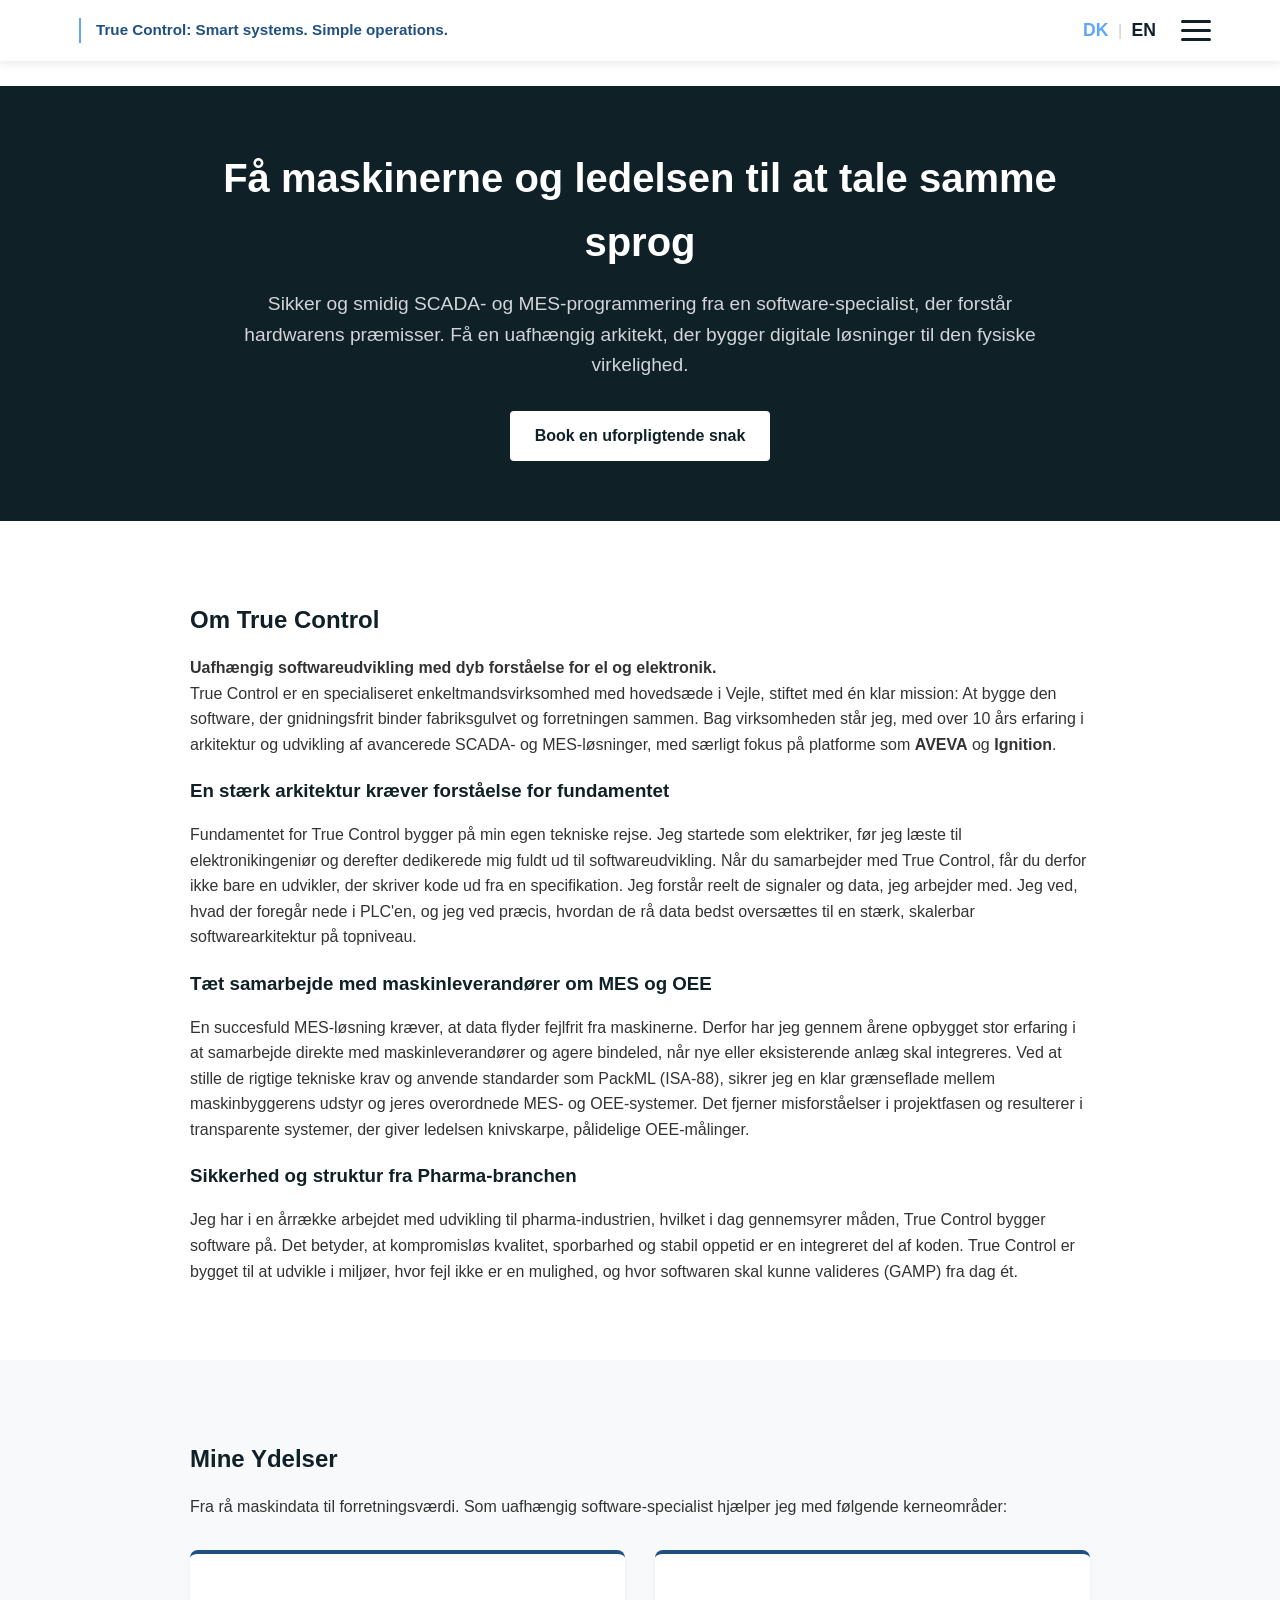
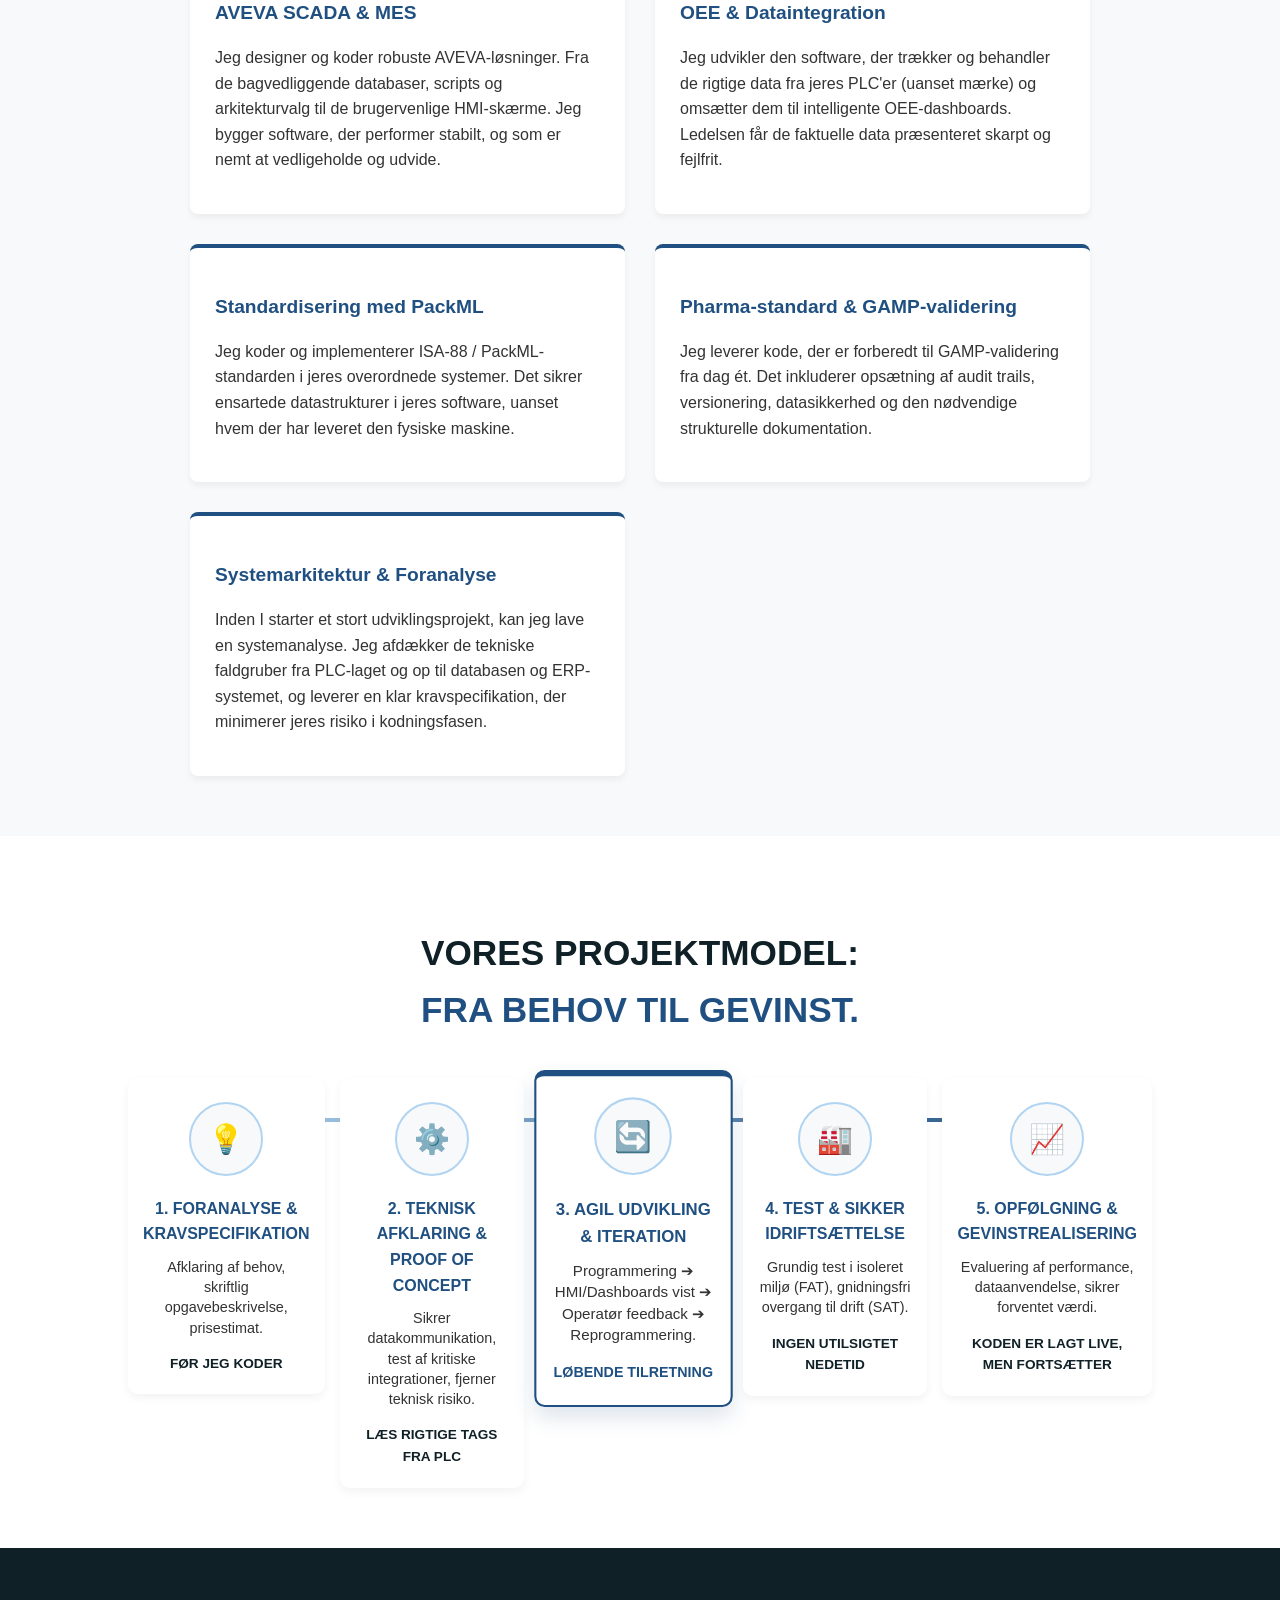
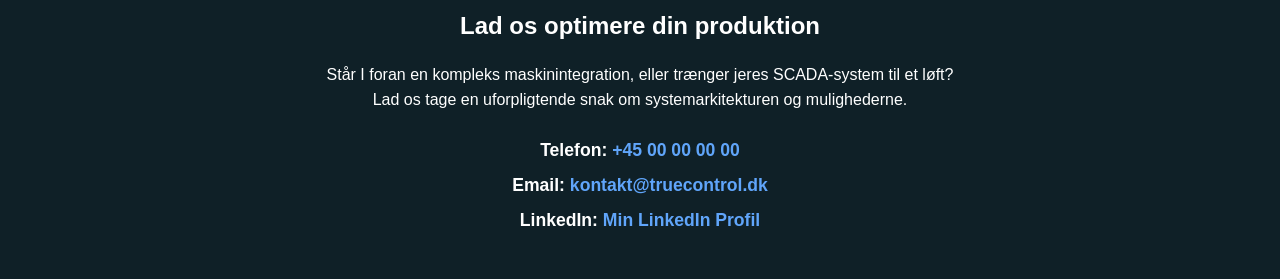
==== commit 95958309: "Update index.html" ====
--- a/index.html
+++ b/index.html
@@ -60,6 +60,25 @@
             gap: 20px;
         }
 
+        /* --- NY KODE TIL HEADER SLOGAN --- */
+        .header-slogan {
+            font-size: 0.95rem;
+            color: var(--accent-dark);
+            font-weight: bold;
+            margin-left: 15px;
+            padding-left: 15px;
+            border-left: 2px solid var(--accent-blue); /* Fin lodret streg mellem logo og slogan */
+            white-space: nowrap; /* Sikrer at teksten ikke knækker på to linjer */
+        }
+
+        /* Skjul sloganet på mobiler og små tablets, så der er plads til menuen */
+        @media (max-width: 900px) {
+            .header-slogan {
+                display: none;
+            }
+        }
+
+
         /* Sprogvælger */
         .lang-switch a { text-decoration: none; font-weight: bold; font-size: 1.1rem; }
         .lang-dk { color: var(--accent-blue); }
@@ -254,6 +273,7 @@
     <header>
         <a href="index.html" style="text-decoration: none; display: flex; align-items: center;">
             <img src="logo.svg" alt="True Control Logo" style="height: 60px;" onerror="this.style.display='none'">
+            <span class="header-slogan">True Control: Smart systems. Simple operations.</span>
         </a>
         
         <div class="header-right">
@@ -271,6 +291,7 @@
         </div>
     </header>
 
+
     <nav class="side-menu" id="sideMenu">
         <ul class="menu-list">
             <li>
@@ -282,7 +303,7 @@
                 </ul>
 
             </li>
-            <li><a href="#om-mig" class="menu-item nav-link">Om mig</a></li>
+            <li><a href="#om-true-control" class="menu-item nav-link">Om True Control</a></li>
             <li><a href="#ydelser" class="menu-item nav-link">Mine Ydelser</a></li>
             <li><a href="#metode" class="menu-item nav-link">Sådan arbejder jeg</a></li>
             <li><a href="#kontakt" class="menu-item nav-link">Kontakt</a></li>
@@ -299,22 +320,23 @@
         </div>
     </section>
 
-    <section id="om-mig">
+    <section id="om-true-control">
         <div class="content-wrapper">
-            <h2>Om mig</h2>
-            <p><strong>Softwareudvikler med dyb forståelse for el og elektronik.</strong><br>
-            Med 10 års erfaring i programmering og udvikling af AVEVA SCADA og MES, har jeg specialiseret mig i at bygge den software, der binder fabriksgulvet og forretningen sammen.</p>
-            
-            <h3>En stærk softwarearkitektur kræver forståelse for fundamentet</h3>
-            <p>Min tekniske rejse startede som elektriker, før jeg læste til elektronikingeniør og derefter dedikerede mig fuldt ud til softwareudvikling. Det betyder, at jeg ikke bare skriver kode ud fra en specifikation – jeg forstår reelt de signaler og data, jeg arbejder med. Jeg ved, hvad der foregår nede i PLC'en, og jeg ved præcis, hvordan de rå data bedst oversættes til en stærk, skalerbar softwarearkitektur på topniveau.</p>
-            
-            <h3>Ekspert i maskinintegration, OEE og PackML</h3>
-            <p>Min store passion ligger i kodningen af intelligent maskinintegration. Jeg har udviklet løsninger til mange virksomheder, der skaber gennemsigtighed gennem præcise OEE-målinger. Derudover har jeg stor erfaring med at programmere og standardisere maskininterfaces ved hjælp af PackML, hvilket gør jeres fremtidige integrationer markant nemmere at håndtere i softwaren.</p>
+            <h2>Om True Control</h2>
+            <p><strong>Uafhængig softwareudvikling med dyb forståelse for el og elektronik.</strong><br>
+            True Control er en specialiseret enkeltmandsvirksomhed med hovedsæde i Vejle, stiftet med én klar mission: At bygge den software, der gnidningsfrit binder fabriksgulvet og forretningen sammen. Bag virksomheden står jeg, med over 10 års erfaring i arkitektur og udvikling af avancerede SCADA- og MES-løsninger, med særligt fokus på platforme som <strong>AVEVA</strong> og <strong>Ignition</strong>.</p>
+            
+            <h3>En stærk arkitektur kræver forståelse for fundamentet</h3>
+            <p>Fundamentet for True Control bygger på min egen tekniske rejse. Jeg startede som elektriker, før jeg læste til elektronikingeniør og derefter dedikerede mig fuldt ud til softwareudvikling. Når du samarbejder med True Control, får du derfor ikke bare en udvikler, der skriver kode ud fra en specifikation. Jeg forstår reelt de signaler og data, jeg arbejder med. Jeg ved, hvad der foregår nede i PLC'en, og jeg ved præcis, hvordan de rå data bedst oversættes til en stærk, skalerbar softwarearkitektur på topniveau.</p>
+            
+            <h3>Tæt samarbejde med maskinleverandører om MES og OEE</h3>
+            <p>En succesfuld MES-løsning kræver, at data flyder fejlfrit fra maskinerne. Derfor har jeg gennem årene opbygget stor erfaring i at samarbejde direkte med maskinleverandører og agere bindeled, når nye eller eksisterende anlæg skal integreres. Ved at stille de rigtige tekniske krav og anvende standarder som PackML (ISA-88), sikrer jeg en klar grænseflade mellem maskinbyggerens udstyr og jeres overordnede MES- og OEE-systemer. Det fjerner misforståelser i projektfasen og resulterer i transparente systemer, der giver ledelsen knivskarpe, pålidelige OEE-målinger.</p>
             
             <h3>Sikkerhed og struktur fra Pharma-branchen</h3>
-            <p>Jeg har i en årrække arbejdet med udvikling til pharma-industrien. Det betyder, at kompromisløs kvalitet, sporbarhed og stabil oppetid er en integreret del af min kode. Jeg er vant til at udvikle i miljøer, hvor fejl ikke er en mulighed, og hvor softwaren skal kunne valideres (GAMP) fra dag ét.</p>
+            <p>Jeg har i en årrække arbejdet med udvikling til pharma-industrien, hvilket i dag gennemsyrer måden, True Control bygger software på. Det betyder, at kompromisløs kvalitet, sporbarhed og stabil oppetid er en integreret del af koden. True Control er bygget til at udvikle i miljøer, hvor fejl ikke er en mulighed, og hvor softwaren skal kunne valideres (GAMP) fra dag ét.</p>
         </div>
     </section>
+
 
     <section id="ydelser" class="bg-light">
         <div class="content-wrapper">
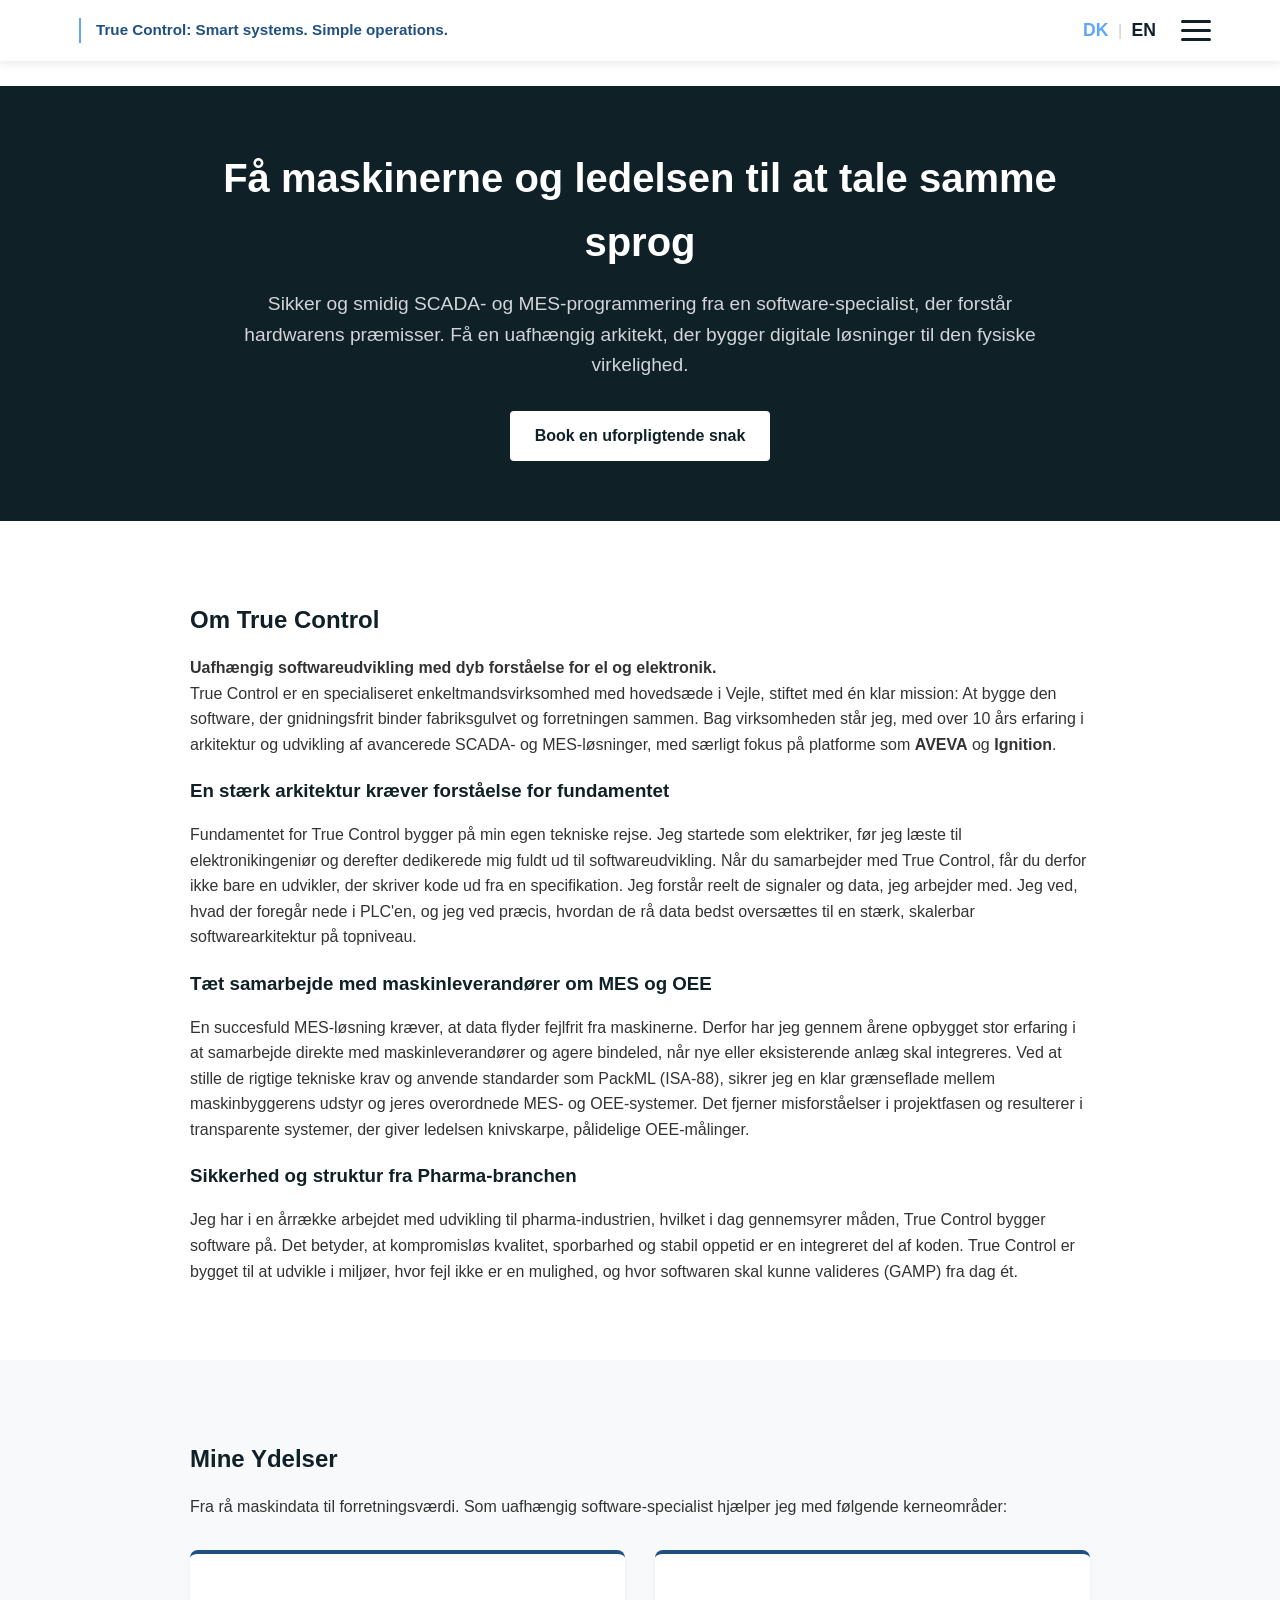
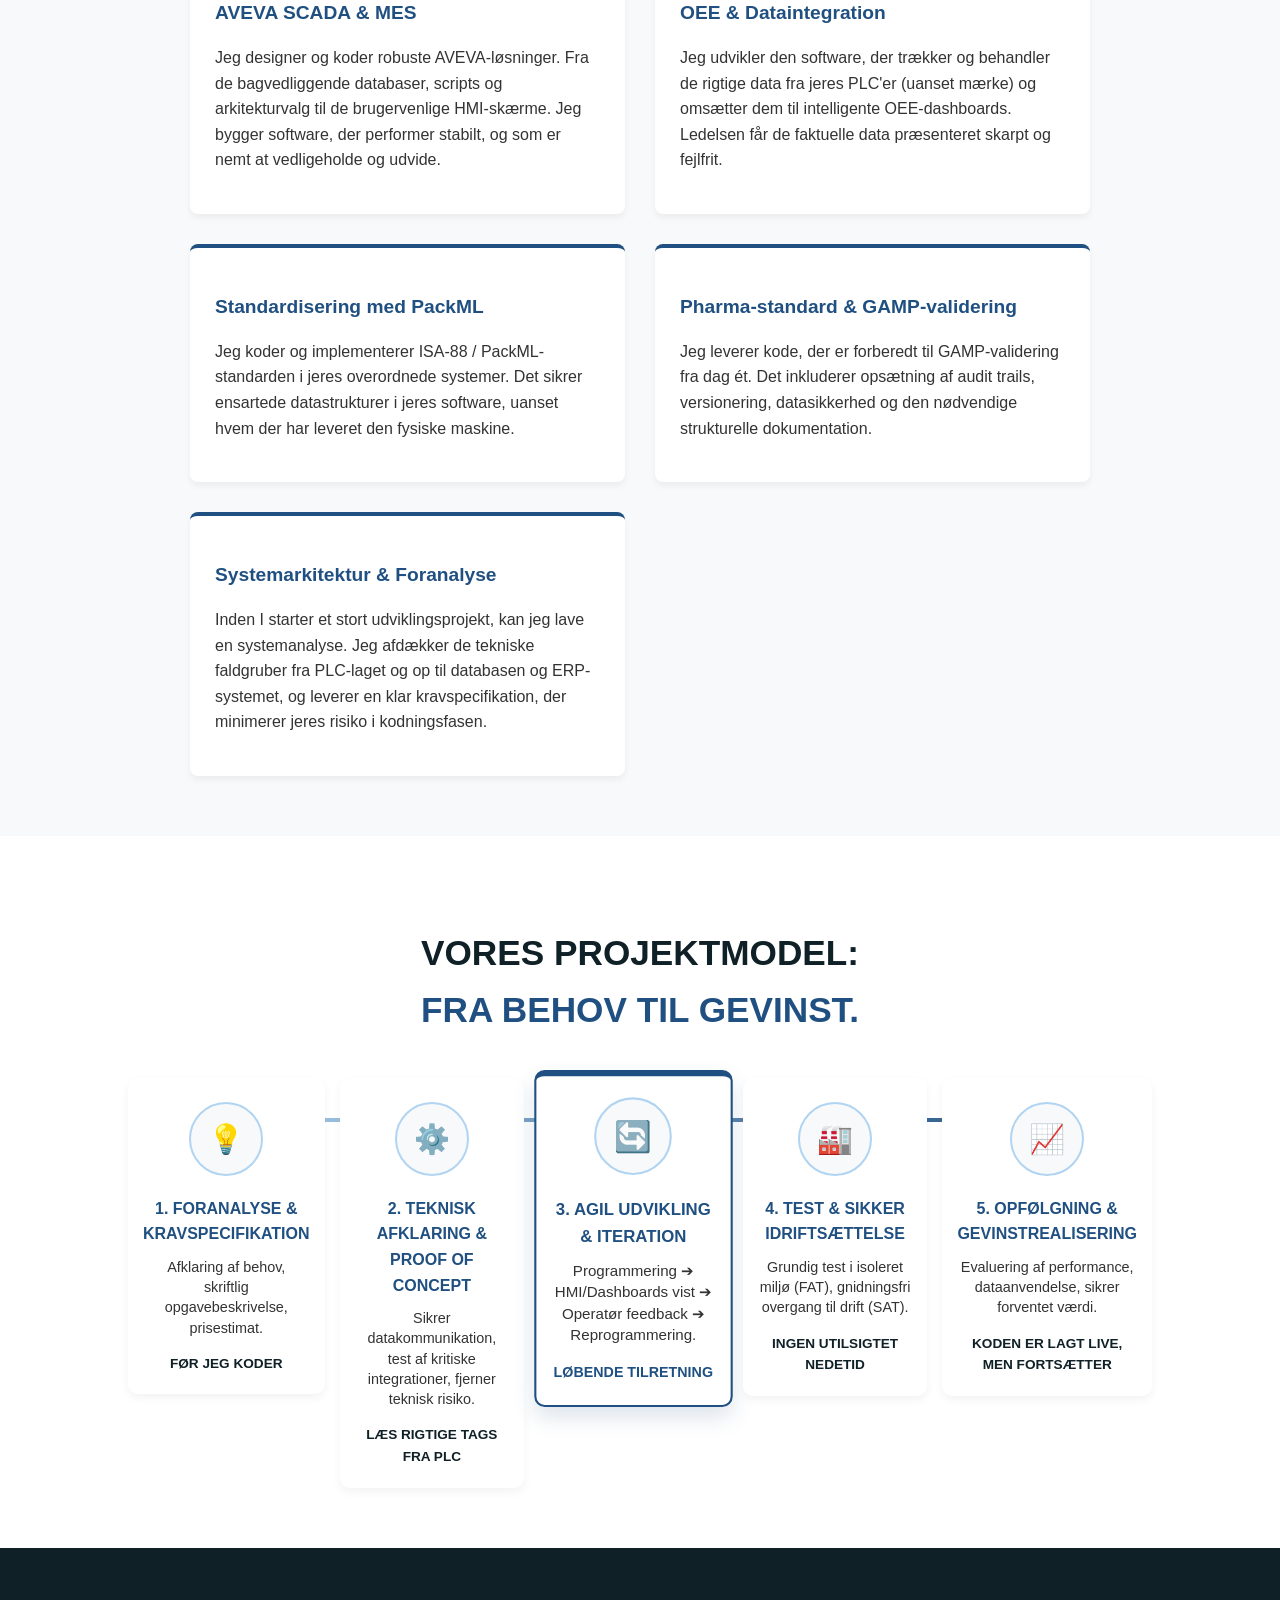
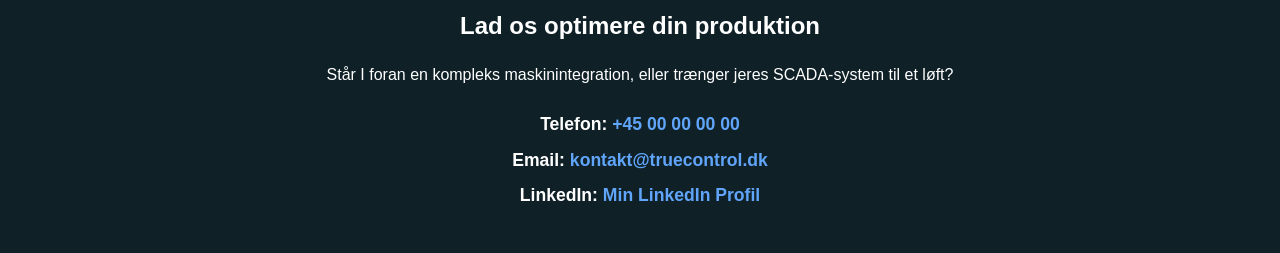
==== commit f1c62247: "Update index.html" ====
--- a/index.html
+++ b/index.html
@@ -4,224 +4,19 @@
     <meta charset="UTF-8">
     <meta name="viewport" content="width=device-width, initial-scale=1.0">
     <title>True Control | SCADA & MES Softwareudvikling</title>
+
+    <link rel="stylesheet" href="style.css">
+
     <style>
-        /* Grundlæggende design og farver */
-        :root {
-            --navy-blue: #0f2027;
-            --light-bg: #f8f9fa;
-            --text-dark: #333333;
-            --text-light: #ffffff;
-            --accent-blue: #60a5fa;
-            --accent-dark: #205081;
-        }
-
-         body {
-            font-family: 'Segoe UI', Tahoma, Geneva, Verdana, sans-serif;
-            line-height: 1.6;
-            margin: 0;
-            padding: 0;
-            color: var(--text-dark);
-            background-color: #ffffff;
-            overflow-x: hidden; 
-            padding-top: 86px; /* Gør plads til den låste menu */
-        }
-
-        h1, h2, h3 {
-            color: var(--navy-blue);
-            margin-bottom: 15px;
-        }
-
-        /* --- HEADER & NAVIGATION --- */
-        header {
-            display: flex;
-            align-items: center;
-            justify-content: space-between;
-            padding: 15px 5%;
-            background-color: rgba(255, 255, 255, 0.98); 
-            box-shadow: 0 2px 10px rgba(0,0,0,0.1); 
-            
-            position: fixed; 
-            top: 0;
-            left: 0;
-            width: 100%;
-            box-sizing: border-box;
-            z-index: 1000;
-            
-            transition: transform 0.3s ease-in-out; 
-        }
-
-        header.hidden {
-            transform: translateY(-100%);
-        }
-
-        .header-right {
-            display: flex;
-            align-items: center;
-            gap: 20px;
-        }
-
-        /* --- NY KODE TIL HEADER SLOGAN --- */
-        .header-slogan {
-            font-size: 0.95rem;
-            color: var(--accent-dark);
-            font-weight: bold;
-            margin-left: 15px;
-            padding-left: 15px;
-            border-left: 2px solid var(--accent-blue); /* Fin lodret streg mellem logo og slogan */
-            white-space: nowrap; /* Sikrer at teksten ikke knækker på to linjer */
-        }
-
-        /* Skjul sloganet på mobiler og små tablets, så der er plads til menuen */
-        @media (max-width: 900px) {
-            .header-slogan {
-                display: none;
-            }
-        }
-
-
-        /* Sprogvælger */
-        .lang-switch a { text-decoration: none; font-weight: bold; font-size: 1.1rem; }
-        .lang-dk { color: var(--accent-blue); }
-        .lang-divider { color: #ccc; margin: 0 5px; }
-        .lang-en { color: var(--navy-blue); transition: color 0.3s; }
-        .lang-en:hover { color: var(--accent-blue); }
-
-        /* Hamburgermenu Ikon */
-        .hamburger {
-            background: none;
-            border: none;
-            cursor: pointer;
-            display: flex;
-            flex-direction: column;
-            gap: 6px;
-            padding: 5px;
-            z-index: 1001;
-        }
-        
-        .hamburger span {
-            display: block;
-            width: 30px;
-            height: 3px;
-            background-color: var(--navy-blue);
-            border-radius: 3px;
-            transition: 0.3s ease-in-out;
-        }
-
-        /* Hamburgermenu Animation til 'X' */
-        .hamburger.active span:nth-child(1) {
-            transform: translateY(9px) rotate(45deg);
-            background-color: var(--text-light); 
-        }
-        .hamburger.active span:nth-child(2) { opacity: 0; }
-        .hamburger.active span:nth-child(3) {
-            transform: translateY(-9px) rotate(-45deg);
-            background-color: var(--text-light);
-        }
-
-        /* Selve Slide-in Menuen */
-        .side-menu {
-            position: fixed;
-            top: 0;
-            right: -350px; 
-            width: 300px;
-            height: 100vh;
-            background-color: var(--navy-blue);
-            padding-top: 80px;
-            transition: 0.4s ease-in-out;
-            box-shadow: -5px 0 15px rgba(0,0,0,0.1);
-            z-index: 999;
-            overflow-y: auto;
-        }
-
-        .side-menu.active { right: 0; }
-
-        .menu-list {
-            list-style: none;
-            padding: 0;
-            margin: 0;
-        }
-
-        .menu-list li { border-bottom: 1px solid rgba(255,255,255,0.1); }
-
-        .menu-item {
-            display: flex;
-            justify-content: space-between;
-            align-items: center;
-            padding: 20px 30px;
-            color: var(--text-light);
-            text-decoration: none;
-            font-size: 1.2rem;
-            font-weight: bold;
-            transition: 0.3s;
-            cursor: pointer;
-        }
-
-        .menu-item:hover, .menu-item.open { background-color: rgba(255,255,255,0.05); color: var(--accent-blue); }
-
-        /* Undermenu (AI Optimering) */
-        .sub-menu {
-            list-style: none;
-            padding: 0;
-            margin: 0;
-            background-color: #0a151a; 
-            max-height: 0;
-            overflow: hidden;
-            transition: max-height 0.4s ease-out;
-        }
-
-        .sub-menu li { border-bottom: none; }
-        .sub-menu a {
-            display: block;
-            padding: 15px 30px 15px 50px;
-            color: #d1d5db;
-            text-decoration: none;
-            font-size: 1.05rem;
-            transition: 0.3s;
-        }
-        .sub-menu a:hover { color: var(--accent-blue); }
-
-        /* Mørkt overlay over resten af siden når menu er åben */
-        .overlay {
-            position: fixed;
-            top: 0;
-            left: 0;
-            width: 100%;
-            height: 100vh;
-            background: rgba(0,0,0,0.5);
-            opacity: 0;
-            visibility: hidden;
-            transition: 0.3s;
-            z-index: 998;
-        }
-        .overlay.active { opacity: 1; visibility: visible; }
-
-        /* --- HERO & Sektioner --- */
+        /* --- HERO SEKTION --- */
         .hero { background-color: var(--navy-blue); color: var(--text-light); padding: 60px 10%; text-align: center; }
         .hero h1 { color: var(--text-light); font-size: 2.5rem; margin-top: 0; }
         .hero p { font-size: 1.2rem; max-width: 800px; margin: 0 auto 30px auto; color: #d1d5db; }
         
-        .btn { display: inline-block; background-color: #ffffff; color: var(--navy-blue); padding: 12px 25px; text-decoration: none; font-weight: bold; border-radius: 4px; transition: 0.3s; }
-        .btn:hover { background-color: #e2e8f0; }
-
-        section { padding: 60px 10%; }
-        section.bg-light { background-color: var(--light-bg); }
-        .content-wrapper { max-width: 900px; margin: 0 auto; }
-
-        /* Mine Ydelser Grid */
+        /* --- YDELSER (Services Grid) --- */
         .services-grid { display: grid; grid-template-columns: repeat(auto-fit, minmax(300px, 1fr)); gap: 30px; margin-top: 30px; }
         .service-card { background: #ffffff; padding: 25px; border-radius: 8px; box-shadow: 0 4px 6px rgba(0,0,0,0.05); border-top: 4px solid var(--accent-dark); }
         .service-card h3 { font-size: 1.2rem; color: var(--accent-dark); }
-
-        /* Arbejdsmetode liste (Skjult, da vi bruger den nye model, men beholdt i fald du bruger den andre steder) */
-        .method-list { list-style-type: none; padding: 0; }
-        .method-list li { background: #ffffff; margin-bottom: 20px; padding: 20px; border-left: 5px solid var(--accent-dark); box-shadow: 0 2px 4px rgba(0,0,0,0.05); }
-        .method-list h3 { margin-top: 0; color: var(--accent-dark); font-size: 1.2rem; }
-
-        footer { background-color: var(--navy-blue); color: var(--text-light); padding: 40px 10%; text-align: center; }
-        footer h2 { color: var(--text-light); }
-        footer a { color: var(--accent-blue); text-decoration: none; font-weight: bold; }
-        footer a:hover { text-decoration: underline; }
-        .contact-info { font-size: 1.1rem; margin-top: 20px; line-height: 2; }
 
         /* --- NY PROJEKTMODEL CSS --- */
         .project-model-container { max-width: 1200px; margin: 0 auto; text-align: center; position: relative; }
@@ -270,48 +65,6 @@
 </head>
 <body>
 
-    <header>
-        <a href="index.html" style="text-decoration: none; display: flex; align-items: center;">
-            <img src="logo.svg" alt="True Control Logo" style="height: 60px;" onerror="this.style.display='none'">
-            <span class="header-slogan">True Control: Smart systems. Simple operations.</span>
-        </a>
-        
-        <div class="header-right">
-            <div class="lang-switch">
-                <a href="index.html" class="lang-dk">DK</a>
-                <span class="lang-divider">|</span>
-                <a href="index_en.html" class="lang-en">EN</a>
-            </div>
-            
-            <button class="hamburger" id="hamburgerBtn" aria-label="Menu">
-                <span></span>
-                <span></span>
-                <span></span>
-            </button>
-        </div>
-    </header>
-
-
-    <nav class="side-menu" id="sideMenu">
-        <ul class="menu-list">
-            <li>
-                <div class="menu-item" id="expertiseToggle">
-                    Ekspertiser <span class="arrow">▼</span>
-                </div>
-                <ul class="sub-menu" id="expertiseSub">
-                    <li><a href="lokal-ai.html" class="nav-link">AI review af håndskrift</a></li>
-                </ul>
-
-            </li>
-            <li><a href="#om-true-control" class="menu-item nav-link">Om True Control</a></li>
-            <li><a href="#ydelser" class="menu-item nav-link">Mine Ydelser</a></li>
-            <li><a href="#metode" class="menu-item nav-link">Sådan arbejder jeg</a></li>
-            <li><a href="#kontakt" class="menu-item nav-link">Kontakt</a></li>
-        </ul>
-    </nav>
-    
-    <div class="overlay" id="overlay"></div>
-
     <section class="hero">
         <div class="content-wrapper">
             <h1>Få maskinerne og ledelsen til at tale samme sprog</h1>
@@ -336,7 +89,6 @@
             <p>Jeg har i en årrække arbejdet med udvikling til pharma-industrien, hvilket i dag gennemsyrer måden, True Control bygger software på. Det betyder, at kompromisløs kvalitet, sporbarhed og stabil oppetid er en integreret del af koden. True Control er bygget til at udvikle i miljøer, hvor fejl ikke er en mulighed, og hvor softwaren skal kunne valideres (GAMP) fra dag ét.</p>
         </div>
     </section>
-
 
     <section id="ydelser" class="bg-light">
         <div class="content-wrapper">
@@ -414,71 +166,12 @@
     <footer id="kontakt">
         <div class="content-wrapper">
             <h2>Lad os optimere din produktion</h2>
-            <p>Står I foran en kompleks maskinintegration, eller trænger jeres SCADA-system til et løft?<br>Lad os tage en uforpligtende snak om systemarkitekturen og mulighederne.</p>
-            <div class="contact-info">
-                <strong>Telefon:</strong> <a href="tel:+4500000000">+45 00 00 00 00</a><br>
-                <strong>Email:</strong> <a href="mailto:kontakt@truecontrol.dk">kontakt@truecontrol.dk</a><br>
-                <strong>LinkedIn:</strong> <a href="#" target="_blank">Min LinkedIn Profil</a>
-            </div>
+            <p>Står I foran en kompleks maskinintegration, eller trænger jeres SCADA-system til et løft?</p>
+            
+            <div id="global-contact"></div>
         </div>
     </footer>
 
-    <script>
-        const hamburgerBtn = document.getElementById('hamburgerBtn');
-        const sideMenu = document.getElementById('sideMenu');
-        const overlay = document.getElementById('overlay');
-        const expertiseToggle = document.getElementById('expertiseToggle');
-        const expertiseSub = document.getElementById('expertiseSub');
-        const navLinks = document.querySelectorAll('.nav-link');
-
-        // Funktion til at åbne/lukke selve sidemenuen
-        function toggleMenu() {
-            hamburgerBtn.classList.toggle('active');
-            sideMenu.classList.toggle('active');
-            overlay.classList.toggle('active');
-        }
-
-        hamburgerBtn.addEventListener('click', toggleMenu);
-        overlay.addEventListener('click', toggleMenu);
-
-        // Luk menuen når der klikkes på et almindeligt link
-        navLinks.forEach(link => {
-            link.addEventListener('click', toggleMenu);
-        });
-
-        // Håndtering af drop-down (Ekspertiser) i menuen
-        expertiseToggle.addEventListener('click', function() {
-            this.classList.toggle('open');
-            
-            // Tjekker om undermenuen er åben via maxHeight
-            if (expertiseSub.style.maxHeight) {
-                expertiseSub.style.maxHeight = null; // Lukker den
-                this.querySelector('.arrow').style.transform = 'rotate(0deg)';
-            } else {
-                expertiseSub.style.maxHeight = expertiseSub.scrollHeight + "px"; // Åbner den baseret på indholdets højde
-                this.querySelector('.arrow').style.transform = 'rotate(180deg)';
-                this.querySelector('.arrow').style.transition = '0.3s';
-            }
-        });
-
-        // --- KODE TIL AT GEMME/VISE HEADER PÅ SCROLL ---
-        let lastScrollTop = 0;
-        const mainHeader = document.querySelector('header');
-
-        window.addEventListener('scroll', function() {
-            let scrollTop = window.pageYOffset || document.documentElement.scrollTop;
-
-            // Skjuler headeren hvis vi scroller ned og er mere end 100px fra toppen
-            if (scrollTop > lastScrollTop && scrollTop > 100) {
-                mainHeader.classList.add('hidden');
-            } 
-            // Viser headeren igen hvis vi scroller op
-            else {
-                mainHeader.classList.remove('hidden');
-            }
-            
-            lastScrollTop = scrollTop;
-        });
-    </script>
+    <script src="menu.js"></script>
 </body>
 </html>
--- a/style.css
+++ b/style.css
@@ -0,0 +1,285 @@
+/* =========================================
+   GLOBALE VARIABLER & GRUNDDESIGN
+========================================= */
+
+/* :root indeholder globale farvevariabler, som kan genbruges i hele dit stylesheet.
+   Hvis du vil ændre en farve (f.eks. din navy-blue), ændrer du den kun her, 
+   og så slår det igennem på hele siden. */
+:root {
+    --navy-blue: #0f2027;   /* Den mørkeblå hovedfarve */
+    --light-bg: #f8f9fa;    /* En meget lys grå til baggrunde (f.eks. i sektioner) */
+    --text-dark: #333333;   /* Standard mørkegrå tekstfarve (nemmere at læse end kulsort) */
+    --text-light: #ffffff;  /* Hvid tekst til mørke baggrunde */
+    --accent-blue: #60a5fa; /* En lysere blå til fremhævning og links */
+    --accent-dark: #205081; /* En mellemmørk blå til f.eks. overskrifter i kort */
+}
+
+/* Grundlæggende styling af hele siden */
+body {
+    font-family: 'Segoe UI', Tahoma, Geneva, Verdana, sans-serif; /* Standard skrifttype */
+    line-height: 1.6;        /* Gør teksten lettere at læse med mere luft mellem linjerne */
+    margin: 0;               /* Fjerner browserens standard margin */
+    padding: 0;
+    color: var(--text-dark); /* Bruger den mørke tekstfarve fra variablerne */
+    background-color: #ffffff;
+    overflow-x: hidden;      /* Forhindrer horisontal scroll (at man kan scrolle sidelæns) */
+    padding-top: 86px;       /* VIGTIGT: Skubber indholdet ned, så det ikke gemmer sig bag din fixed header */
+}
+
+/* Standard styling af overskrifter */
+h1, h2, h3 {
+    color: var(--navy-blue); /* Sikrer at alle overskrifter får din mørkeblå farve */
+    margin-bottom: 15px;     /* Giver lidt luft under overskrifterne */
+}
+
+/* --- GENERELLE LAYOUT KLASSER --- */
+
+/* Standard knap-design */
+.btn { 
+    display: inline-block; 
+    background-color: #ffffff; 
+    color: var(--navy-blue); 
+    padding: 12px 25px;      /* Luft indeni knappen (højde og bredde) */
+    text-decoration: none;   /* Fjerner understregning fra linket */
+    font-weight: bold; 
+    border-radius: 4px;      /* Gør hjørnerne let afrundede */
+    transition: 0.3s;        /* Gør hover-effekten blød i stedet for øjeblikkelig */
+}
+
+/* Effekt når musen holdes over knappen */
+.btn:hover { 
+    background-color: #e2e8f0; /* Gør knappen lidt grå ved hover */
+}
+
+/* Standard luft omkring dine sektioner (f.eks. Om True Control, Ydelser osv.) */
+section { 
+    padding: 60px 10%; /* 60px i top/bund, 10% margen i højre/venstre side */
+}
+
+/* Klasse til at give en sektion en let grå baggrund */
+section.bg-light { 
+    background-color: var(--light-bg); 
+}
+
+/* Holder indholdet centreret og sikrer at det ikke bliver for bredt på store skærme */
+.content-wrapper { 
+    max-width: 900px; /* Maksimal bredde på indholdet */
+    margin: 0 auto;   /* Centrerer boksen automatisk i midten af skærmen */
+}
+
+/* =========================================
+   HEADER & NAVIGATION
+========================================= */
+
+/* Top-menuen (headeren) */
+header {
+    display: flex;                      /* Lægger logo og menu-knapper på en horisontal linje */
+    align-items: center;                /* Centrerer elementerne vertikalt */
+    justify-content: space-between;     /* Skubber logo til venstre og menu til højre */
+    padding: 15px 5%;
+    background-color: rgba(255, 255, 255, 0.98); /* Hvid baggrund med 98% synlighed (lidt gennemsigtig) */
+    box-shadow: 0 2px 10px rgba(0,0,0,0.1);      /* Let skygge under headeren */
+    
+    position: fixed;                    /* Låser headeren fast i toppen af skærmen */
+    top: 0;
+    left: 0;
+    width: 100%;
+    box-sizing: border-box;
+    z-index: 1000;                      /* Sikrer at headeren ligger oven på alt andet indhold */
+    
+    transition: transform 0.3s ease-in-out; /* Blød animation når headeren skjules via JS */
+}
+
+/* Klasse der tilføjes via JavaScript når brugeren scroller ned */
+header.hidden {
+    transform: translateY(-100%); /* Skubber headeren ud af skærmen i toppen */
+}
+
+/* Container til højre side af headeren (Sprogvælger og hamburger-ikon) */
+.header-right {
+    display: flex;
+    align-items: center;
+    gap: 20px; /* Giver 20px luft mellem sprogvælger og menu-ikon */
+}
+
+/* Sloganet ved siden af logoet */
+.header-slogan {
+    font-size: 0.95rem;
+    color: var(--accent-dark);
+    font-weight: bold;
+    margin-left: 15px;
+    padding-left: 15px;
+    border-left: 2px solid var(--accent-blue); /* Den fine lodrette streg */
+    white-space: nowrap; /* Sikrer at teksten ikke knækker midt over på flere linjer */
+}
+
+/* Skjuler sloganet på mobiler/tablets (under 900px) så der er plads til logo og menu */
+@media (max-width: 900px) {
+    .header-slogan { display: none; }
+}
+
+/* Sprogvælger (DK | EN) */
+.lang-switch a { text-decoration: none; font-weight: bold; font-size: 1.1rem; }
+.lang-dk { color: var(--accent-blue); } /* Fremhæver det aktive sprog (her DK) */
+.lang-divider { color: #ccc; margin: 0 5px; } /* Stregen imellem sprogene */
+.lang-en { color: var(--navy-blue); transition: color 0.3s; }
+.lang-en:hover { color: var(--accent-blue); } /* Hover-effekt på det inaktive sprog */
+
+/* Hamburgermenu Ikon (De 3 streger) */
+.hamburger {
+    background: none;
+    border: none;
+    cursor: pointer;
+    display: flex;
+    flex-direction: column; /* Stabler stregerne oven på hinanden */
+    gap: 6px;               /* Luft mellem stregerne */
+    padding: 5px;
+    z-index: 1001;          /* Skal ligge højere end menuen (999), så man kan klikke på det for at lukke */
+}
+
+/* De enkelte streger i hamburger-ikonet */
+.hamburger span {
+    display: block;
+    width: 30px;
+    height: 3px;
+    background-color: var(--navy-blue);
+    border-radius: 3px;
+    transition: 0.3s ease-in-out; /* Blød animation når de forvandles til et X */
+}
+
+/* Hamburgermenu Animation (Gør de 3 streger til et 'X' når menuen åbnes) */
+.hamburger.active span:nth-child(1) {
+    transform: translateY(9px) rotate(45deg); /* Roterer og flytter øverste streg */
+    background-color: var(--text-light);      /* Gør stregen hvid fordi menu-baggrunden er mørk */
+}
+.hamburger.active span:nth-child(2) { 
+    opacity: 0; /* Skjuler den midterste streg */
+}
+.hamburger.active span:nth-child(3) {
+    transform: translateY(-9px) rotate(-45deg); /* Roterer og flytter nederste streg modsat */
+    background-color: var(--text-light);
+}
+
+/* =========================================
+   SIDE-MENU (SLIDE-IN)
+========================================= */
+
+/* Selve menu-panelet der glider ind fra højre */
+.side-menu {
+    position: fixed;
+    top: 0;
+    right: -350px;           /* Skjuler menuen ude i højre side af skærmen som standard */
+    width: 300px;
+    height: 100vh;           /* Fyld hele skærmens højde */
+    background-color: var(--navy-blue);
+    padding-top: 80px;       /* Gør plads til lukkeknappen/headeren i toppen */
+    transition: 0.4s ease-in-out; /* Hastigheden menuen glider ind med */
+    box-shadow: -5px 0 15px rgba(0,0,0,0.1);
+    z-index: 999;
+    overflow-y: auto;        /* Tillader at man kan scrolle i menuen, hvis der er mange punkter */
+}
+
+/* Klasse der tilføjes via JS for at trække menuen ind på skærmen */
+.side-menu.active { right: 0; }
+
+/* Liste-styling (fjerner standard prikker foran punkterne) */
+.menu-list {
+    list-style: none;
+    padding: 0;
+    margin: 0;
+}
+
+/* Streg under hvert menupunkt */
+.menu-list li { border-bottom: 1px solid rgba(255,255,255,0.1); }
+
+/* Selve link-teksten i menuen */
+.menu-item {
+    display: flex;
+    justify-content: space-between;
+    align-items: center;
+    padding: 20px 30px;
+    color: var(--text-light);
+    text-decoration: none;
+    font-size: 1.2rem;
+    font-weight: bold;
+    transition: 0.3s;
+    cursor: pointer;
+}
+
+/* Hover-effekt på menupunkter og når en drop-down er åben */
+.menu-item:hover, .menu-item.open { 
+    background-color: rgba(255,255,255,0.05); /* Let lys baggrund */
+    color: var(--accent-blue);                /* Skifter tekstfarve til lyseblå */
+}
+
+/* Undermenu i navigationen (Drop-down, feks. under Ekspertiser) */
+.sub-menu {
+    list-style: none;
+    padding: 0;
+    margin: 0;
+    background-color: #0a151a; /* Lidt mørkere baggrund for at adskille undermenuen */
+    max-height: 0;             /* Skjuler menuen som standard (sættes af JS) */
+    overflow: hidden;
+    transition: max-height 0.4s ease-out; /* Blød slide-down animation */
+}
+
+/* Fjerner bund-stregen for links i undermenuen */
+.sub-menu li { border-bottom: none; }
+
+/* Links inde i undermenuen (med ekstra venstre-padding for at rykke dem ind) */
+.sub-menu a {
+    display: block;
+    padding: 15px 30px 15px 50px;
+    color: #d1d5db;
+    text-decoration: none;
+    font-size: 1.05rem;
+    transition: 0.3s;
+}
+.sub-menu a:hover { color: var(--accent-blue); }
+
+/* Mørkt overlay (Det tonede felt der lægger sig over siden, når menuen er åben) */
+.overlay {
+    position: fixed;
+    top: 0;
+    left: 0;
+    width: 100%;
+    height: 100vh;
+    background: rgba(0,0,0,0.5); /* Sort farve med 50% gennemsigtighed */
+    opacity: 0;                  /* Skjult som standard */
+    visibility: hidden;
+    transition: 0.3s;
+    z-index: 998;                /* Ligger lige under menuen, men over indholdet */
+}
+
+/* Klasse der gøres aktiv via JS for at vise overlayet */
+.overlay.active { opacity: 1; visibility: visible; }
+
+/* =========================================
+   FOOTER
+========================================= */
+
+/* Bunden af siden */
+footer { 
+    background-color: var(--navy-blue); 
+    color: var(--text-light); 
+    padding: 40px 10%; 
+    text-align: center; 
+}
+
+/* Sørg for at overskrifter i footeren er hvide, så de kan ses på den mørke baggrund */
+footer h2 { color: var(--text-light); }
+
+/* Links i footeren (f.eks. email og LinkedIn) */
+footer a { 
+    color: var(--accent-blue); 
+    text-decoration: none; 
+    font-weight: bold; 
+}
+footer a:hover { text-decoration: underline; }
+
+/* Styling af kontaktinformationen (tlf, mail osv.) */
+.contact-info { 
+    font-size: 1.1rem; 
+    margin-top: 20px; 
+    line-height: 2; /* Giver godt med luft mellem linjerne for nem læsbarhed */
+}
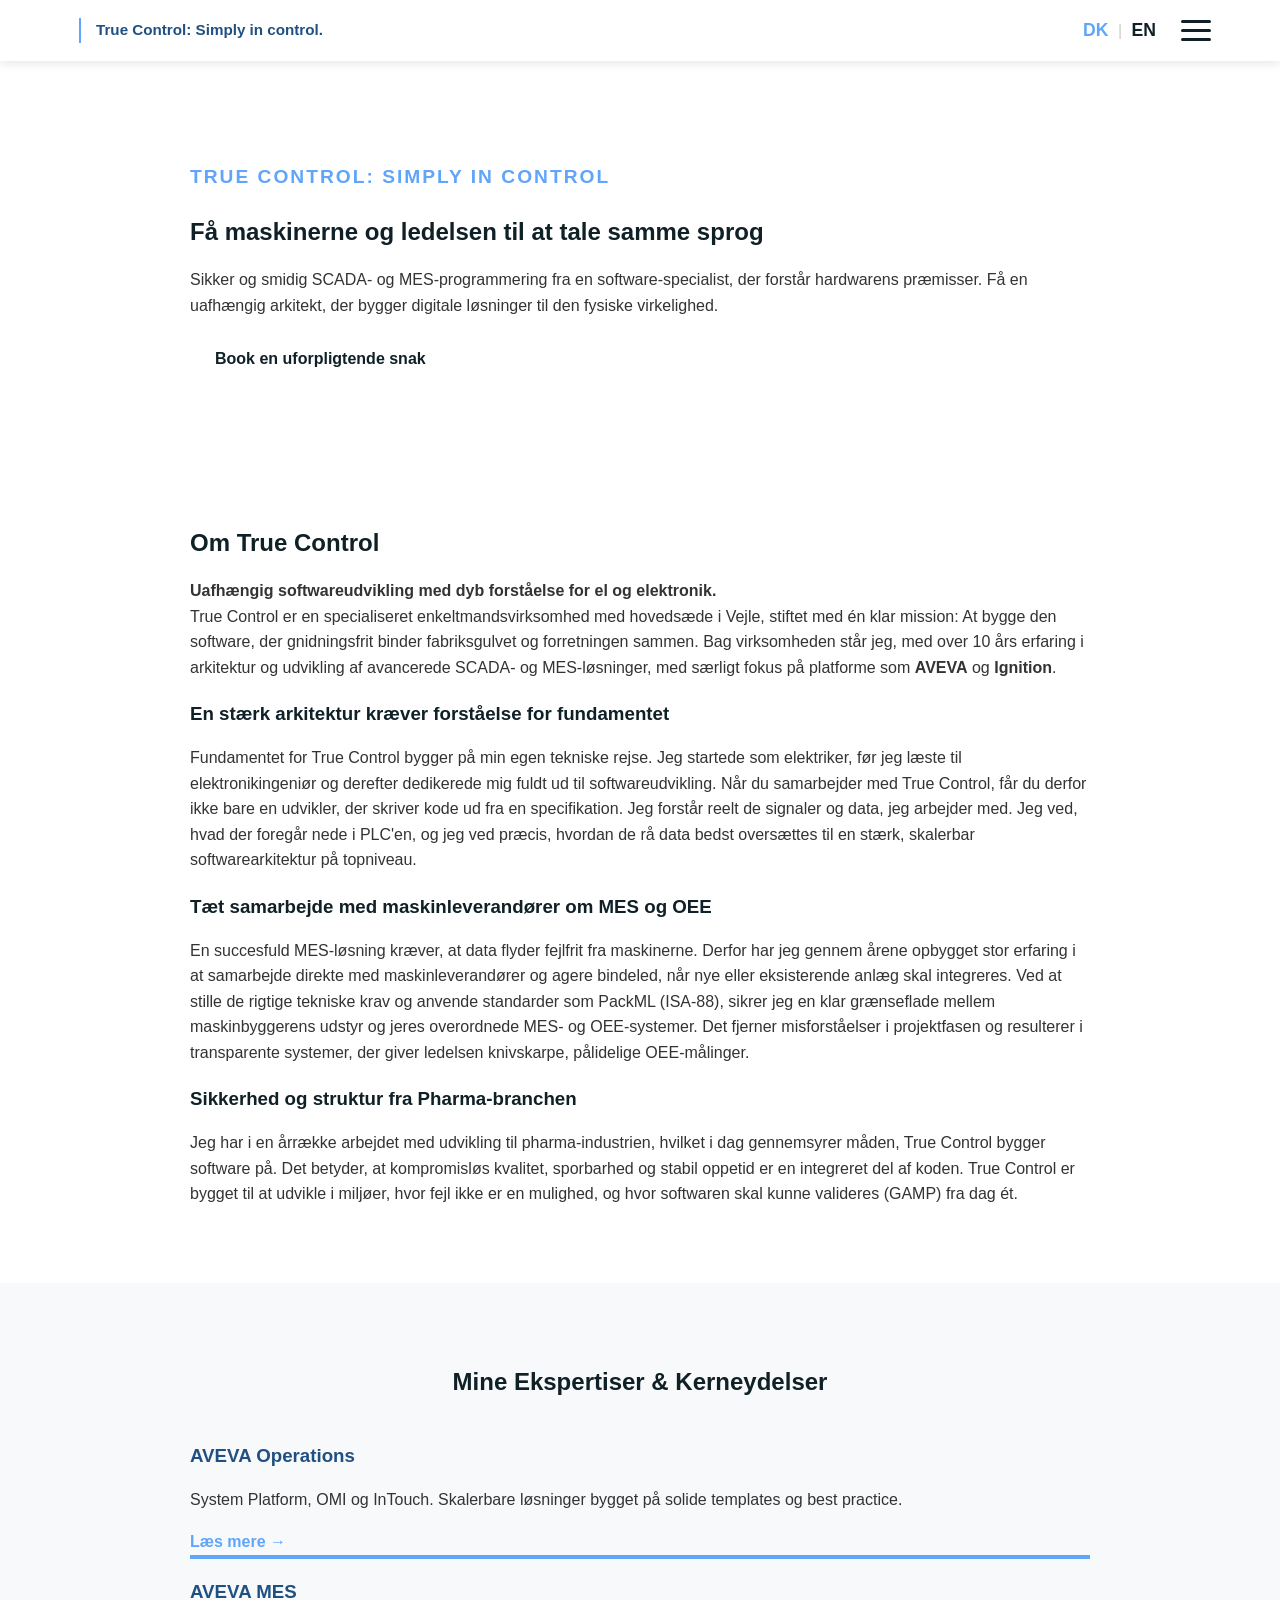
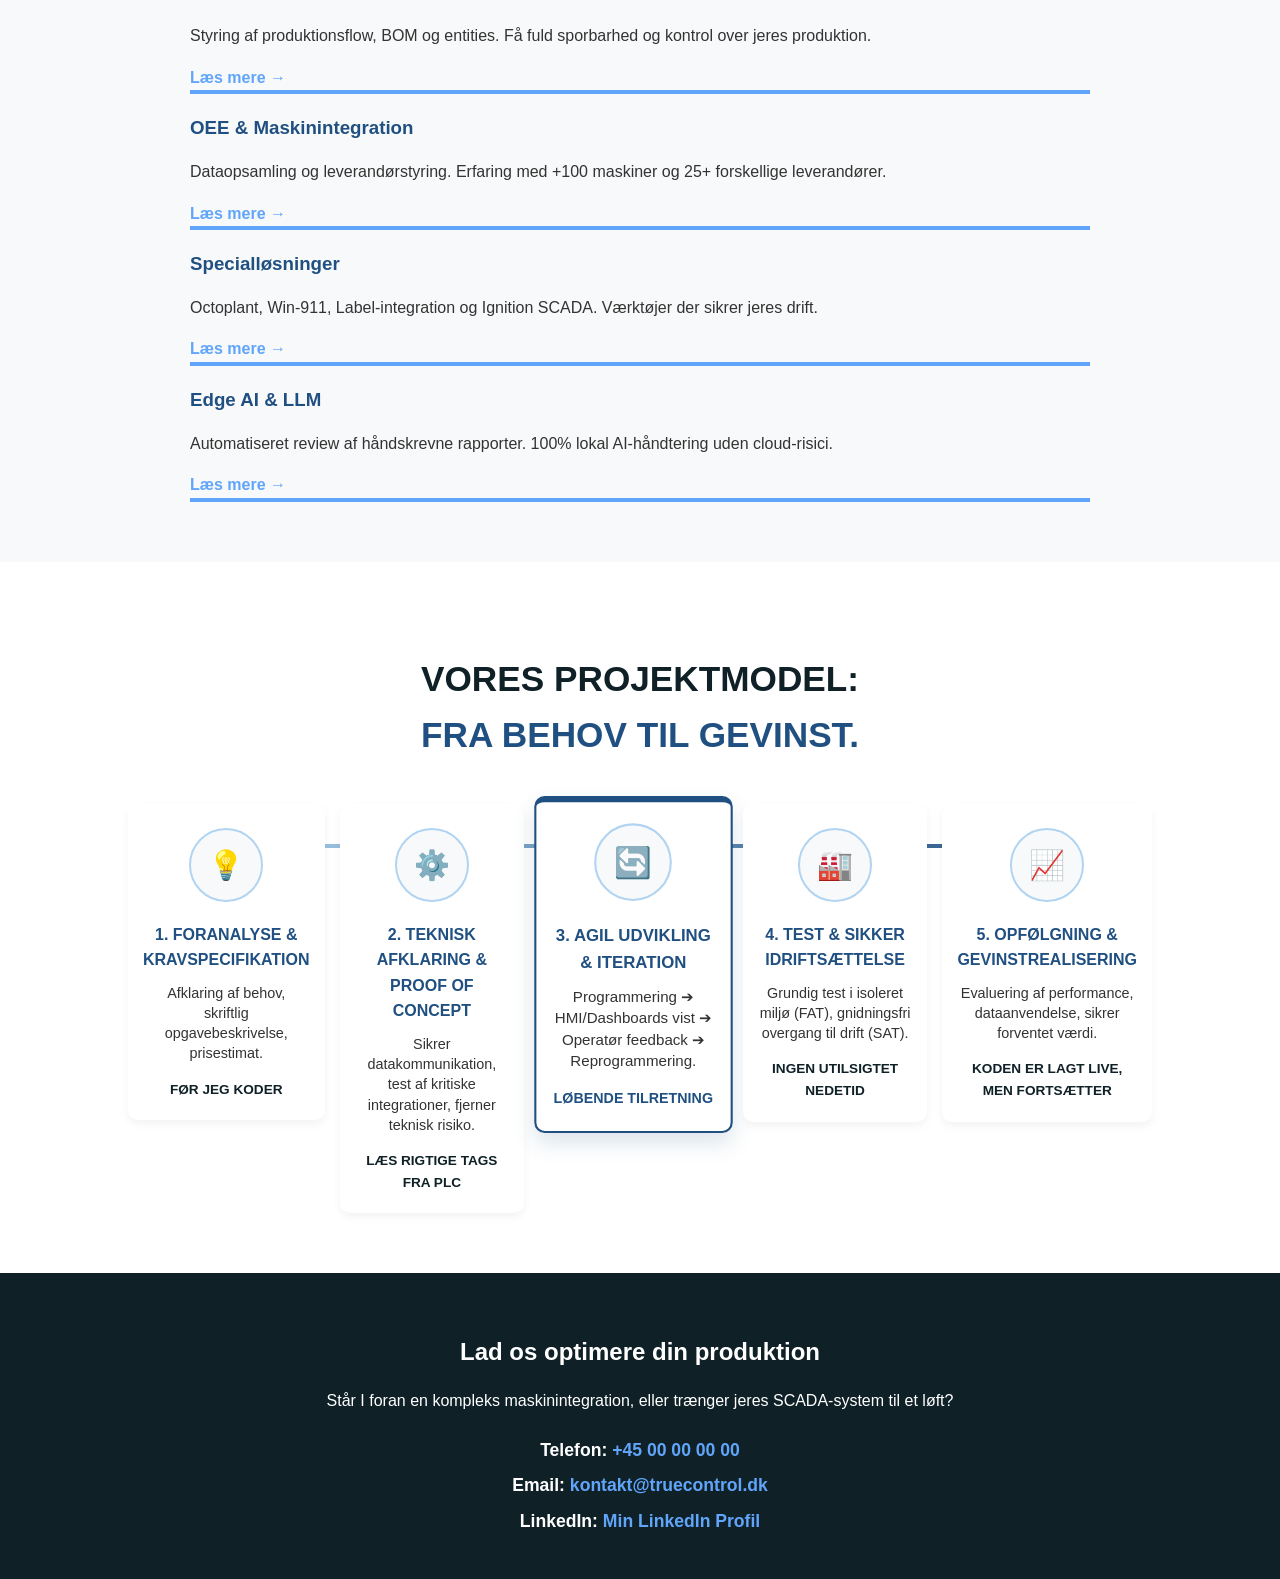
==== commit eab6512f: "Update index.html" ====
--- a/index.html
+++ b/index.html
@@ -8,17 +8,6 @@
     <link rel="stylesheet" href="style.css">
 
     <style>
-        /* --- HERO SEKTION --- */
-        .hero { background-color: var(--navy-blue); color: var(--text-light); padding: 60px 10%; text-align: center; }
-        .hero h1 { color: var(--text-light); font-size: 2.5rem; margin-top: 0; }
-        .hero p { font-size: 1.2rem; max-width: 800px; margin: 0 auto 30px auto; color: #d1d5db; }
-        
-        /* --- YDELSER (Services Grid) --- */
-        .services-grid { display: grid; grid-template-columns: repeat(auto-fit, minmax(300px, 1fr)); gap: 30px; margin-top: 30px; }
-        .service-card { background: #ffffff; padding: 25px; border-radius: 8px; box-shadow: 0 4px 6px rgba(0,0,0,0.05); border-top: 4px solid var(--accent-dark); }
-        .service-card h3 { font-size: 1.2rem; color: var(--accent-dark); }
-
-        /* --- NY PROJEKTMODEL CSS --- */
         .project-model-container { max-width: 1200px; margin: 0 auto; text-align: center; position: relative; }
         .model-title { color: var(--navy-blue); font-size: 2.2rem; margin-bottom: 40px; text-transform: uppercase; }
         .model-title span { color: var(--accent-dark); }
@@ -61,12 +50,25 @@
             .step-card { width: 90%; margin-bottom: 20px; }
             .step-card.highlight { transform: scale(1); }
         }
+        
+        /* Ekstra style for ekspertisekasserne */
+        .expertise-card {
+            cursor: pointer; 
+            transition: transform 0.2s ease, box-shadow 0.2s ease; 
+            border-bottom: 4px solid var(--accent-blue);
+        }
+        .expertise-card:hover {
+            transform: translateY(-5px);
+            box-shadow: 0 8px 20px rgba(0,0,0,0.1);
+            border-bottom: 4px solid var(--accent-dark);
+        }
     </style>
 </head>
 <body>
 
     <section class="hero">
         <div class="content-wrapper">
+            <h1 style="color: var(--accent-blue); font-size: 1.2rem; text-transform: uppercase; letter-spacing: 2px; margin-bottom: 10px;">True Control: Simply in control</h1>
             <h1>Få maskinerne og ledelsen til at tale samme sprog</h1>
             <p>Sikker og smidig SCADA- og MES-programmering fra en software-specialist, der forstår hardwarens præmisser. Få en uafhængig arkitekt, der bygger digitale løsninger til den fysiske virkelighed.</p>
             <a href="#kontakt" class="btn">Book en uforpligtende snak</a>
@@ -92,30 +94,50 @@
 
     <section id="ydelser" class="bg-light">
         <div class="content-wrapper">
-            <h2>Mine Ydelser</h2>
-            <p>Fra rå maskindata til forretningsværdi. Som uafhængig software-specialist hjælper jeg med følgende kerneområder:</p>
+            <h2 style="text-align: center; margin-bottom: 40px;">Mine Ekspertiser & Kerneydelser</h2>
             
             <div class="services-grid">
-                <div class="service-card">
-                    <h3>AVEVA SCADA & MES</h3>
-                    <p>Jeg designer og koder robuste AVEVA-løsninger. Fra de bagvedliggende databaser, scripts og arkitekturvalg til de brugervenlige HMI-skærme. Jeg bygger software, der performer stabilt, og som er nemt at vedligeholde og udvide.</p>
-                </div>
-                <div class="service-card">
-                    <h3>OEE & Dataintegration</h3>
-                    <p>Jeg udvikler den software, der trækker og behandler de rigtige data fra jeres PLC'er (uanset mærke) og omsætter dem til intelligente OEE-dashboards. Ledelsen får de faktuelle data præsenteret skarpt og fejlfrit.</p>
-                </div>
-                <div class="service-card">
-                    <h3>Standardisering med PackML</h3>
-                    <p>Jeg koder og implementerer ISA-88 / PackML-standarden i jeres overordnede systemer. Det sikrer ensartede datastrukturer i jeres software, uanset hvem der har leveret den fysiske maskine.</p>
-                </div>
-                <div class="service-card">
-                    <h3>Pharma-standard & GAMP-validering</h3>
-                    <p>Jeg leverer kode, der er forberedt til GAMP-validering fra dag ét. Det inkluderer opsætning af audit trails, versionering, datasikkerhed og den nødvendige strukturelle dokumentation.</p>
-                </div>
-                <div class="service-card">
-                    <h3>Systemarkitektur & Foranalyse</h3>
-                    <p>Inden I starter et stort udviklingsprojekt, kan jeg lave en systemanalyse. Jeg afdækker de tekniske faldgruber fra PLC-laget og op til databasen og ERP-systemet, og leverer en klar kravspecifikation, der minimerer jeres risiko i kodningsfasen.</p>
-                </div>
+                
+                <a href="aveva_operations.html" style="text-decoration: none; color: inherit;">
+                    <div class="service-card expertise-card">
+                        <h3 style="color: var(--accent-dark);">AVEVA Operations</h3>
+                        <p>System Platform, OMI og InTouch. Skalerbare løsninger bygget på solide templates og best practice.</p>
+                        <span style="color: var(--accent-blue); font-weight: bold; margin-top: auto; display: inline-block;">Læs mere →</span>
+                    </div>
+                </a>
+
+                <a href="aveva_mes.html" style="text-decoration: none; color: inherit;">
+                    <div class="service-card expertise-card">
+                        <h3 style="color: var(--accent-dark);">AVEVA MES</h3>
+                        <p>Styring af produktionsflow, BOM og entities. Få fuld sporbarhed og kontrol over jeres produktion.</p>
+                        <span style="color: var(--accent-blue); font-weight: bold; margin-top: auto; display: inline-block;">Læs mere →</span>
+                    </div>
+                </a>
+
+                <a href="oee_solutions.html" style="text-decoration: none; color: inherit;">
+                    <div class="service-card expertise-card">
+                        <h3 style="color: var(--accent-dark);">OEE & Maskinintegration</h3>
+                        <p>Dataopsamling og leverandørstyring. Erfaring med +100 maskiner og 25+ forskellige leverandører.</p>
+                        <span style="color: var(--accent-blue); font-weight: bold; margin-top: auto; display: inline-block;">Læs mere →</span>
+                    </div>
+                </a>
+
+                <a href="diverse_kompetencer.html" style="text-decoration: none; color: inherit;">
+                    <div class="service-card expertise-card">
+                        <h3 style="color: var(--accent-dark);">Specialløsninger</h3>
+                        <p>Octoplant, Win-911, Label-integration og Ignition SCADA. Værktøjer der sikrer jeres drift.</p>
+                        <span style="color: var(--accent-blue); font-weight: bold; margin-top: auto; display: inline-block;">Læs mere →</span>
+                    </div>
+                </a>
+
+                <a href="lokal-ai.html" style="text-decoration: none; color: inherit;">
+                    <div class="service-card expertise-card">
+                        <h3 style="color: var(--accent-dark);">Edge AI & LLM</h3>
+                        <p>Automatiseret review af håndskrevne rapporter. 100% lokal AI-håndtering uden cloud-risici.</p>
+                        <span style="color: var(--accent-blue); font-weight: bold; margin-top: auto; display: inline-block;">Læs mere →</span>
+                    </div>
+                </a>
+
             </div>
         </div>
     </section>
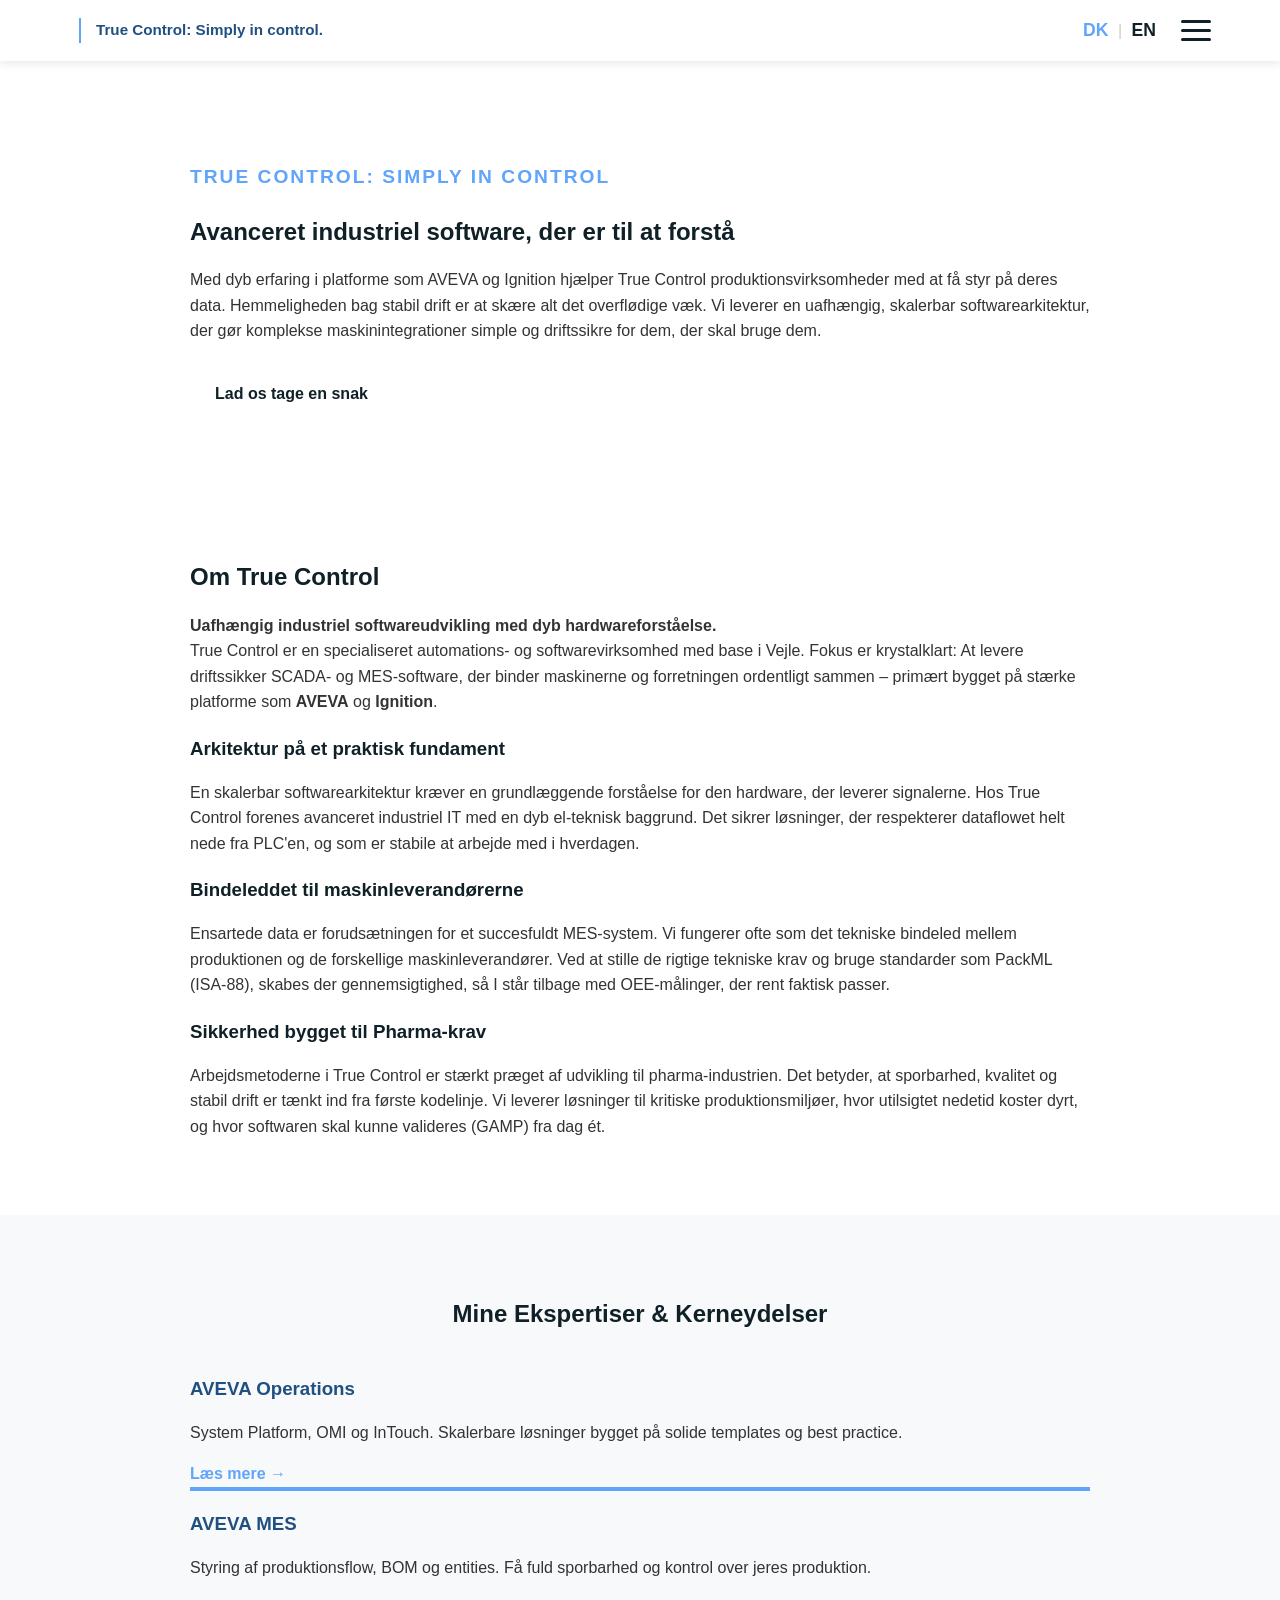
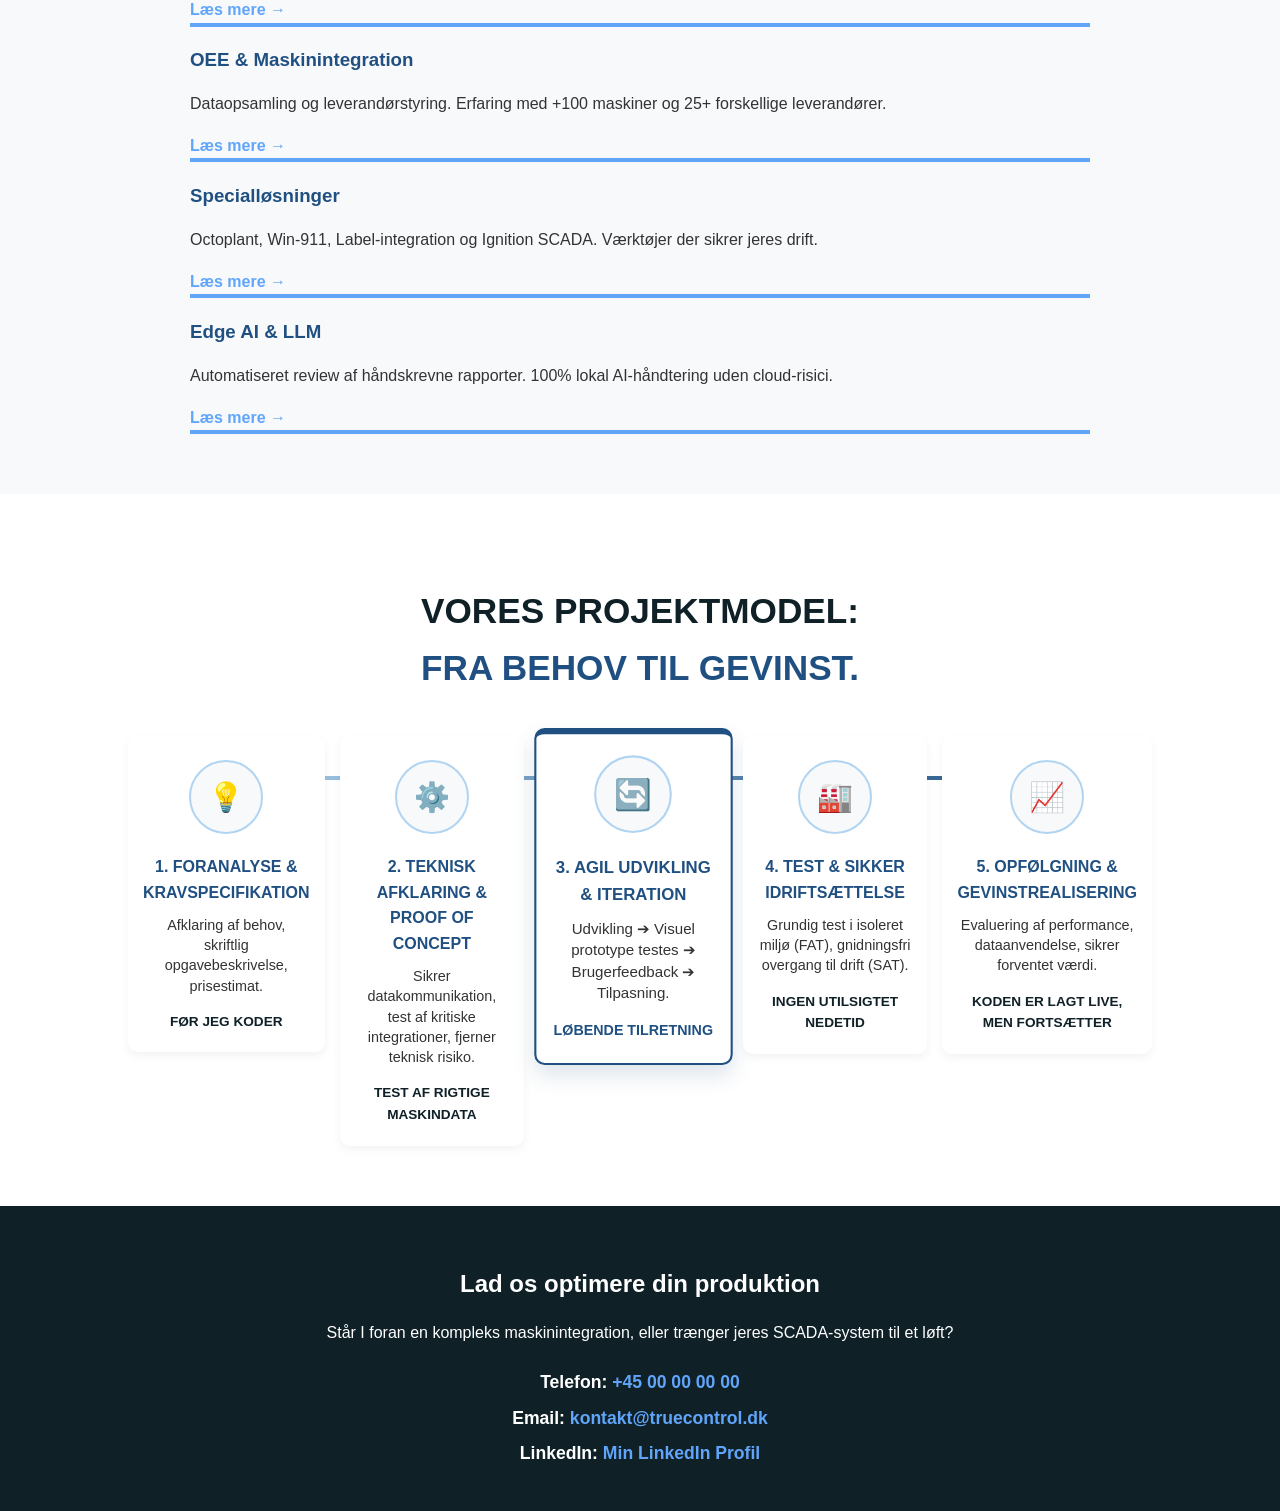
==== commit 3afc78d4: "Update index.html" ====
--- a/index.html
+++ b/index.html
@@ -69,28 +69,36 @@
     <section class="hero">
         <div class="content-wrapper">
             <h1 style="color: var(--accent-blue); font-size: 1.2rem; text-transform: uppercase; letter-spacing: 2px; margin-bottom: 10px;">True Control: Simply in control</h1>
-            <h1>Få maskinerne og ledelsen til at tale samme sprog</h1>
-            <p>Sikker og smidig SCADA- og MES-programmering fra en software-specialist, der forstår hardwarens præmisser. Få en uafhængig arkitekt, der bygger digitale løsninger til den fysiske virkelighed.</p>
-            <a href="#kontakt" class="btn">Book en uforpligtende snak</a>
+            
+            <h1>Avanceret industriel software, der er til at forstå</h1>
+            
+            <p>Med dyb erfaring i platforme som AVEVA og Ignition hjælper True Control produktionsvirksomheder med at få styr på deres data. Hemmeligheden bag stabil drift er at skære alt det overflødige væk. Vi leverer en uafhængig, skalerbar softwarearkitektur, der gør komplekse maskinintegrationer simple og driftssikre for dem, der skal bruge dem.</p>
+            
+            <div style="margin-top: 25px;">
+                <a href="kontakt.html" class="btn">Lad os tage en snak</a>
+            </div>
         </div>
     </section>
 
+
     <section id="om-true-control">
         <div class="content-wrapper">
             <h2>Om True Control</h2>
-            <p><strong>Uafhængig softwareudvikling med dyb forståelse for el og elektronik.</strong><br>
-            True Control er en specialiseret enkeltmandsvirksomhed med hovedsæde i Vejle, stiftet med én klar mission: At bygge den software, der gnidningsfrit binder fabriksgulvet og forretningen sammen. Bag virksomheden står jeg, med over 10 års erfaring i arkitektur og udvikling af avancerede SCADA- og MES-løsninger, med særligt fokus på platforme som <strong>AVEVA</strong> og <strong>Ignition</strong>.</p>
-            
-            <h3>En stærk arkitektur kræver forståelse for fundamentet</h3>
-            <p>Fundamentet for True Control bygger på min egen tekniske rejse. Jeg startede som elektriker, før jeg læste til elektronikingeniør og derefter dedikerede mig fuldt ud til softwareudvikling. Når du samarbejder med True Control, får du derfor ikke bare en udvikler, der skriver kode ud fra en specifikation. Jeg forstår reelt de signaler og data, jeg arbejder med. Jeg ved, hvad der foregår nede i PLC'en, og jeg ved præcis, hvordan de rå data bedst oversættes til en stærk, skalerbar softwarearkitektur på topniveau.</p>
-            
-            <h3>Tæt samarbejde med maskinleverandører om MES og OEE</h3>
-            <p>En succesfuld MES-løsning kræver, at data flyder fejlfrit fra maskinerne. Derfor har jeg gennem årene opbygget stor erfaring i at samarbejde direkte med maskinleverandører og agere bindeled, når nye eller eksisterende anlæg skal integreres. Ved at stille de rigtige tekniske krav og anvende standarder som PackML (ISA-88), sikrer jeg en klar grænseflade mellem maskinbyggerens udstyr og jeres overordnede MES- og OEE-systemer. Det fjerner misforståelser i projektfasen og resulterer i transparente systemer, der giver ledelsen knivskarpe, pålidelige OEE-målinger.</p>
-            
-            <h3>Sikkerhed og struktur fra Pharma-branchen</h3>
-            <p>Jeg har i en årrække arbejdet med udvikling til pharma-industrien, hvilket i dag gennemsyrer måden, True Control bygger software på. Det betyder, at kompromisløs kvalitet, sporbarhed og stabil oppetid er en integreret del af koden. True Control er bygget til at udvikle i miljøer, hvor fejl ikke er en mulighed, og hvor softwaren skal kunne valideres (GAMP) fra dag ét.</p>
-        </div>
+            <p><strong>Uafhængig industriel softwareudvikling med dyb hardwareforståelse.</strong><br>
+            True Control er en specialiseret automations- og softwarevirksomhed med base i Vejle. Fokus er krystalklart: At levere driftssikker SCADA- og MES-software, der binder maskinerne og forretningen ordentligt sammen – primært bygget på stærke platforme som <strong>AVEVA</strong> og <strong>Ignition</strong>.</p>
+            
+            <h3>Arkitektur på et praktisk fundament</h3>
+            <p>En skalerbar softwarearkitektur kræver en grundlæggende forståelse for den hardware, der leverer signalerne. Hos True Control forenes avanceret industriel IT med en dyb el-teknisk baggrund. Det sikrer løsninger, der respekterer dataflowet helt nede fra PLC'en, og som er stabile at arbejde med i hverdagen.</p>
+            
+            <h3>Bindeleddet til maskinleverandørerne</h3>
+            <p>Ensartede data er forudsætningen for et succesfuldt MES-system. Vi fungerer ofte som det tekniske bindeled mellem produktionen og de forskellige maskinleverandører. Ved at stille de rigtige tekniske krav og bruge standarder som PackML (ISA-88), skabes der gennemsigtighed, så I står tilbage med OEE-målinger, der rent faktisk passer.</p>
+            
+            <h3>Sikkerhed bygget til Pharma-krav</h3>
+            <p>Arbejdsmetoderne i True Control er stærkt præget af udvikling til pharma-industrien. Det betyder, at sporbarhed, kvalitet og stabil drift er tænkt ind fra første kodelinje. Vi leverer løsninger til kritiske produktionsmiljøer, hvor utilsigtet nedetid koster dyrt, og hvor softwaren skal kunne valideres (GAMP) fra dag ét.</p>
+      </div>
     </section>
+
+    
 
     <section id="ydelser" class="bg-light">
         <div class="content-wrapper">
@@ -140,50 +148,51 @@
 
             </div>
         </div>
-    </section>
+    </section> 
 
     <section id="metode">
-        <div class="project-model-container">
-            <h2 class="model-title">Vores Projektmodel:<br><span>Fra behov til gevinst.</span></h2>
-            
-            <div class="steps-wrapper">
-                <div class="step-card">
-                    <div class="step-icon">💡</div>
-                    <div class="step-number">1. Foranalyse &<br>Kravspecifikation</div>
-                    <div class="step-text">Afklaring af behov, skriftlig opgavebeskrivelse, prisestimat.</div>
-                    <div class="step-bottom">Før jeg koder</div>
-                </div>
-
-                <div class="step-card">
-                    <div class="step-icon">⚙️</div>
-                    <div class="step-number">2. Teknisk Afklaring &<br>Proof of Concept</div>
-                    <div class="step-text">Sikrer datakommunikation, test af kritiske integrationer, fjerner teknisk risiko.</div>
-                    <div class="step-bottom">Læs rigtige tags fra PLC</div>
-                </div>
-
-                <div class="step-card highlight">
-                    <div class="step-icon">🔄</div>
-                    <div class="step-number">3. Agil Udvikling<br>& Iteration</div>
-                    <div class="step-text">Programmering ➔ HMI/Dashboards vist ➔ Operatør feedback ➔ Reprogrammering.</div>
-                    <div class="step-bottom" style="color: var(--accent-dark);">Løbende Tilretning</div>
-                </div>
-
-                <div class="step-card">
-                    <div class="step-icon">🏭</div>
-                    <div class="step-number">4. Test & Sikker<br>Idriftsættelse</div>
-                    <div class="step-text">Grundig test i isoleret miljø (FAT), gnidningsfri overgang til drift (SAT).</div>
-                    <div class="step-bottom">Ingen utilsigtet nedetid</div>
-                </div>
-
-                <div class="step-card">
-                    <div class="step-icon">📈</div>
-                    <div class="step-number">5. Opfølgning &<br>Gevinstrealisering</div>
-                    <div class="step-text">Evaluering af performance, dataanvendelse, sikrer forventet værdi.</div>
-                    <div class="step-bottom">Koden er lagt live, men fortsætter</div>
-                </div>
-            </div>
-        </div>
-    </section>
+    <div class="project-model-container">
+        <h2 class="model-title">Vores Projektmodel:<br><span>Fra behov til gevinst.</span></h2>
+        
+        <div class="steps-wrapper">
+            <div class="step-card">
+                <div class="step-icon">💡</div>
+                <div class="step-number">1. Foranalyse &<br>Kravspecifikation</div>
+                <div class="step-text">Afklaring af behov, skriftlig opgavebeskrivelse, prisestimat.</div>
+                <div class="step-bottom">Før jeg koder</div>
+            </div>
+
+            <div class="step-card">
+                <div class="step-icon">⚙️</div>
+                <div class="step-number">2. Teknisk Afklaring &<br>Proof of Concept</div>
+                <div class="step-text">Sikrer datakommunikation, test af kritiske integrationer, fjerner teknisk risiko.</div>
+                <div class="step-bottom">Test af rigtige maskindata</div>
+            </div>
+
+            <div class="step-card highlight">
+                <div class="step-icon">🔄</div>
+                <div class="step-number">3. Agil Udvikling<br>& Iteration</div>
+                <div class="step-text">Udvikling ➔ Visuel prototype testes ➔ Brugerfeedback ➔ Tilpasning.</div>
+                <div class="step-bottom" style="color: var(--accent-dark);">Løbende Tilretning</div>
+            </div>
+
+            <div class="step-card">
+                <div class="step-icon">🏭</div>
+                <div class="step-number">4. Test & Sikker<br>Idriftsættelse</div>
+                <div class="step-text">Grundig test i isoleret miljø (FAT), gnidningsfri overgang til drift (SAT).</div>
+                <div class="step-bottom">Ingen utilsigtet nedetid</div>
+            </div>
+
+            <div class="step-card">
+                <div class="step-icon">📈</div>
+                <div class="step-number">5. Opfølgning &<br>Gevinstrealisering</div>
+                <div class="step-text">Evaluering af performance, dataanvendelse, sikrer forventet værdi.</div>
+                <div class="step-bottom">Koden er lagt live, men fortsætter</div>
+            </div>
+        </div>
+    </div>
+</section>
+
 
     <footer id="kontakt">
         <div class="content-wrapper">
